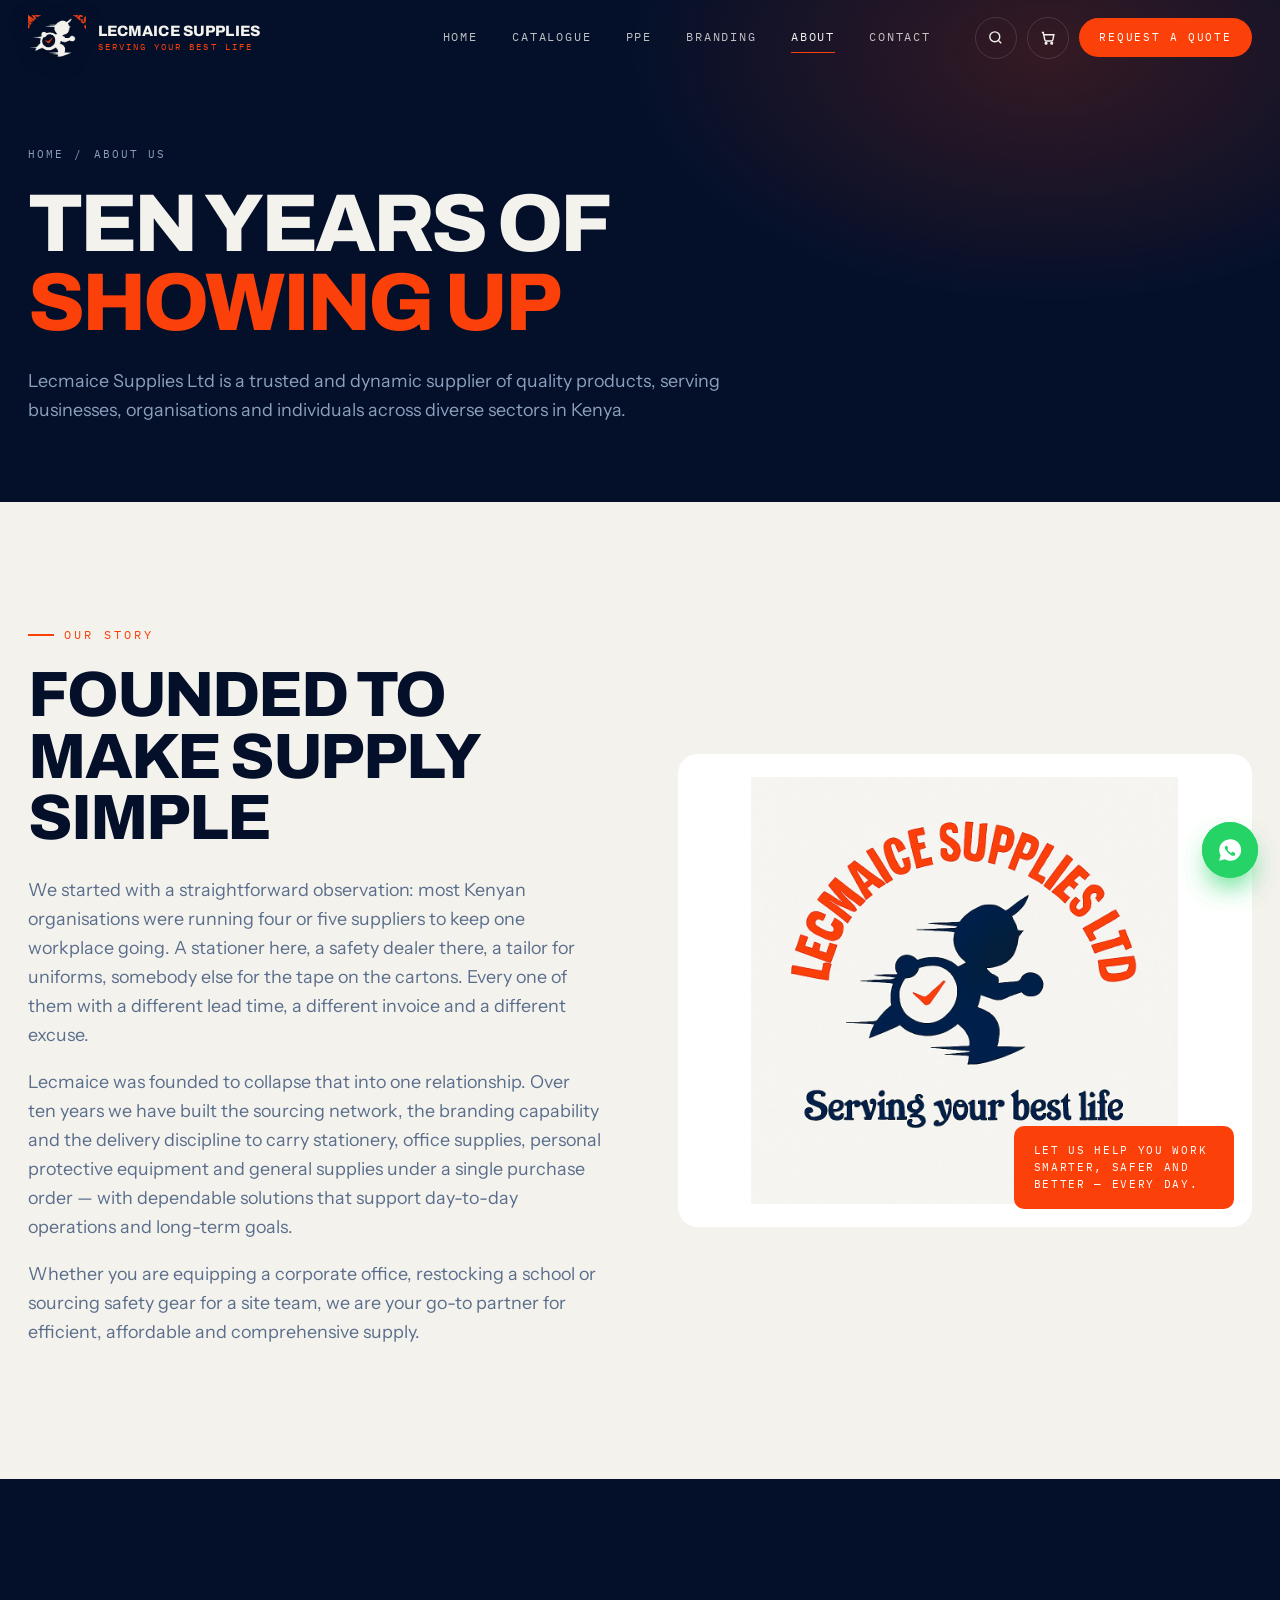
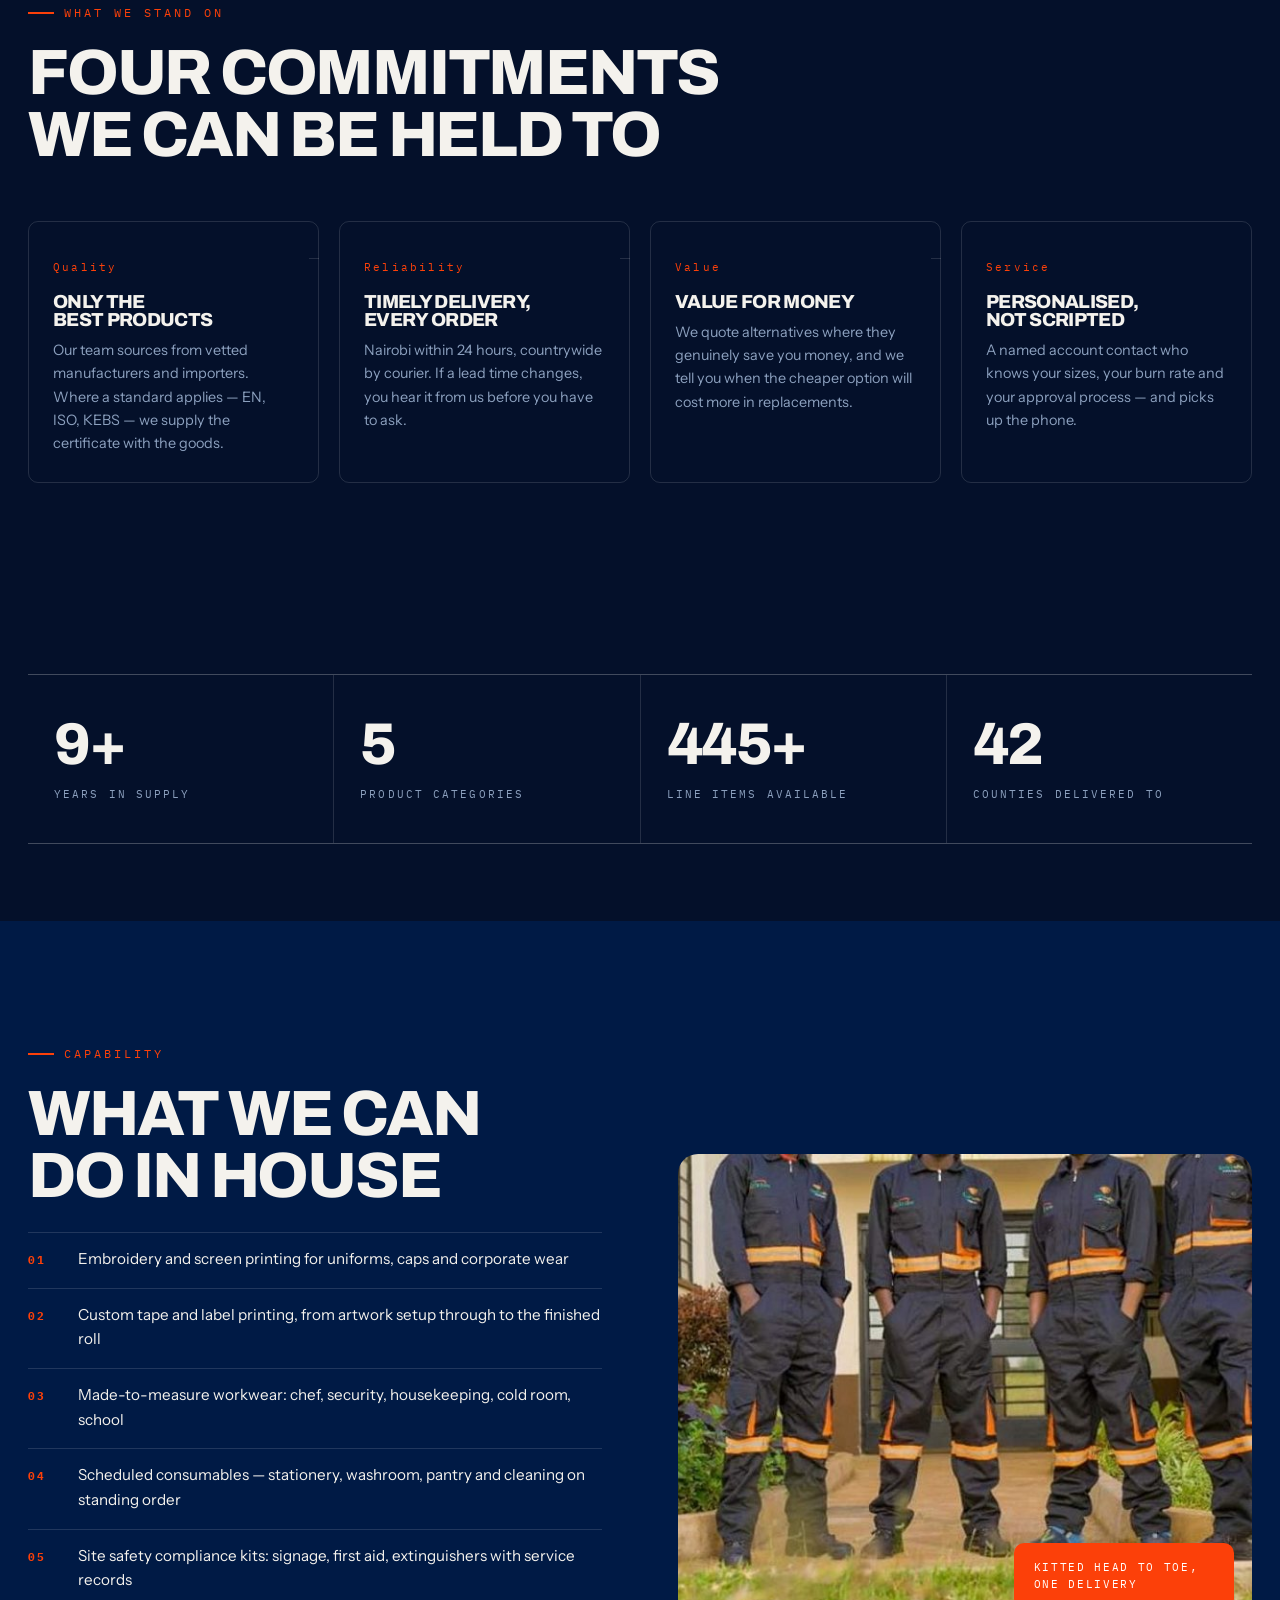
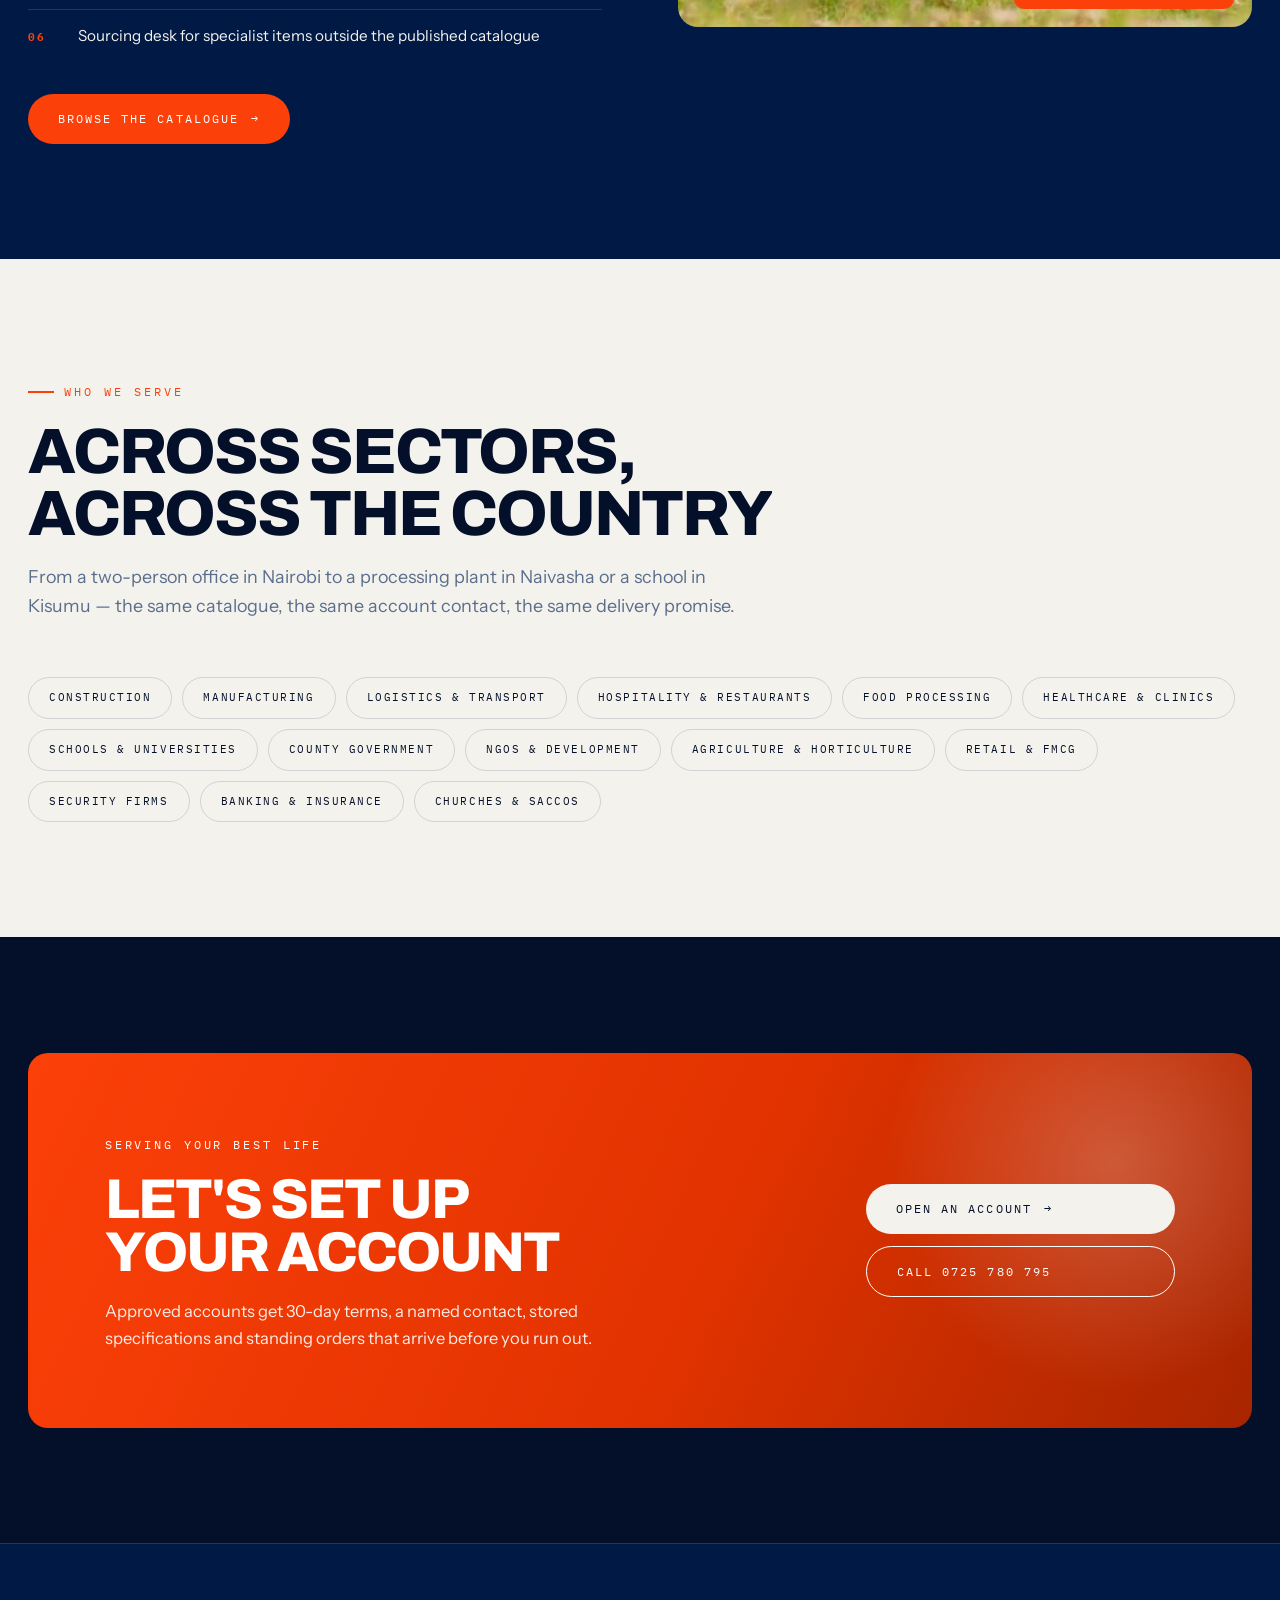
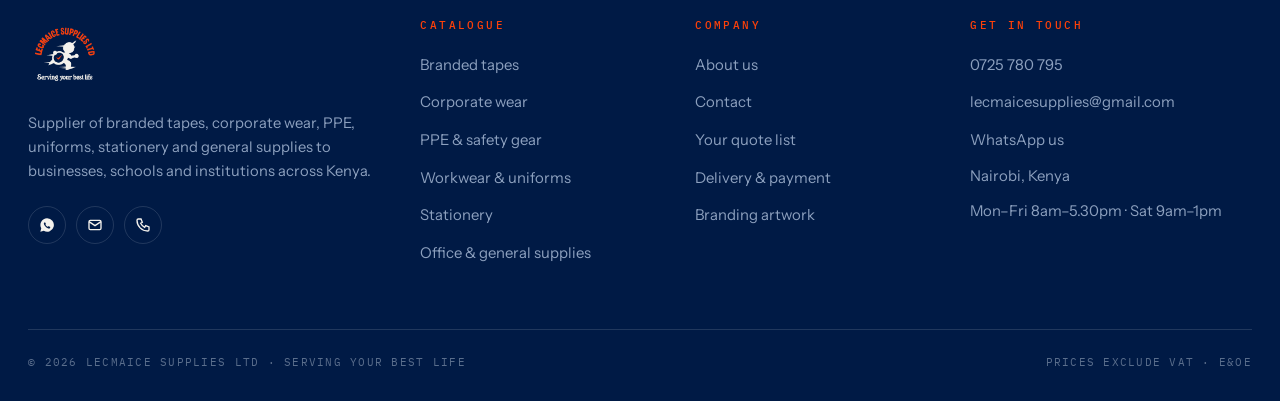
==== about.html @ 4d5e3d69 "Lecmaice Supplies website" ====
<!DOCTYPE html>
<html lang="en">
<head>
<meta charset="utf-8">
<meta name="viewport" content="width=device-width, initial-scale=1">
<title>About Lecmaice Supplies Ltd — 10+ years supplying Kenyan workplaces</title>
<meta name="description" content="Lecmaice Supplies Ltd is a Kenyan supplier of stationery, office supplies, PPE, uniforms, branded tapes and general supplies, with over 10 years of experience.">
<meta name="theme-color" content="#04102A">
<link rel="icon" href="assets/img/favicon.png">
<link rel="apple-touch-icon" href="assets/img/favicon.png">
<meta property="og:title" content="Lecmaice Supplies Ltd — Serving your best life">
<meta property="og:description" content="Branded tapes, corporate wear, PPE, uniforms, stationery and office supplies delivered across Kenya.">
<meta property="og:image" content="assets/img/lecmaice-logo.jpg">
<meta property="og:type" content="website">
<link rel="preconnect" href="https://fonts.googleapis.com">
<link rel="preconnect" href="https://fonts.gstatic.com" crossorigin>
<link href="https://fonts.googleapis.com/css2?family=Archivo:wght@400;600;700;800&family=Instrument+Sans:wght@400;500;600&family=IBM+Plex+Mono:wght@400;500&display=swap" rel="stylesheet">
<link rel="stylesheet" href="assets/css/styles.css">
<link rel="stylesheet" href="assets/css/styles.css">
</head>
<body>
<div class="scroll-progress"></div>

<header class="header">
  <div class="header__inner">
    <a class="brand" href="index.html" aria-label="Lecmaice Supplies Ltd home">
      <img src="assets/img/lecmaice-mark-light.png" alt="Lecmaice Supplies Ltd">
      <span class="brand__txt">
        <span class="brand__name">Lecmaice Supplies</span>
        <span class="brand__tag">Serving your best life</span>
      </span>
    </a>
    <nav class="nav" aria-label="Main">
      <a href="index.html">Home</a>
      <a href="catalogue.html">Catalogue</a>
      <a href="catalogue.html?cat=ppe">PPE</a>
      <a href="catalogue.html?cat=corporate-wear">Branding</a>
      <a href="about.html" aria-current="page">About</a>
      <a href="contact.html">Contact</a>
    </nav>
    <div class="header__tools">
      <a class="icon-btn tool-search" href="catalogue.html" aria-label="Search the catalogue">
        <svg width="17" height="17" viewBox="0 0 24 24" fill="none" stroke="currentColor" stroke-width="2"><circle cx="11" cy="11" r="7"/><path d="m20 20-3.5-3.5"/></svg>
      </a>
      <button class="icon-btn quote-btn" type="button" data-open-quote aria-label="Open quote list">
        <svg width="17" height="17" viewBox="0 0 24 24" fill="none" stroke="currentColor" stroke-width="2"><path d="M4 5h2l2.2 10.4A2 2 0 0 0 10.2 17h7.3a2 2 0 0 0 2-1.6L21 8H7"/><circle cx="10" cy="20" r="1.2"/><circle cx="18" cy="20" r="1.2"/></svg>
        <span class="count">0</span>
      </button>
      <a class="btn btn--sm" href="contact.html">Request a quote</a>
      <button class="icon-btn burger" type="button" aria-label="Open menu" aria-expanded="false">
        <span></span><span></span><span></span>
      </button>
    </div>
  </div>
</header>

<div class="mobile-nav" id="mobileNav">
  <a href="index.html">Home</a>
  <a href="catalogue.html">Catalogue</a>
  <a href="about.html">About us</a>
  <a href="contact.html">Contact</a>
  <a href="quote.html">Quote list</a>
  <div class="mobile-nav__foot">
    <p>0725 780 795<br>lecmaicesupplies@gmail.com</p>
  </div>
</div>


<main>

<section class="page-head">
  <div class="shell">
    <nav class="crumbs" aria-label="Breadcrumb"><a href="index.html">Home</a> <span>/</span> <span>About us</span></nav>
    <h1 data-anim="rise">Ten years of<br><span class="flare">showing up</span></h1>
    <p class="lede" style="margin-top:24px" data-anim="fade" data-delay="140">
      Lecmaice Supplies Ltd is a trusted and dynamic supplier of quality products, serving businesses,
      organisations and individuals across diverse sectors in Kenya.
    </p>
  </div>
</section>

<section class="section section--light">
  <div class="shell split">
    <div data-anim="slide-l">
      <span class="eyebrow">Our story</span>
      <h2 class="h-lg" style="text-transform:uppercase">
        <span class="split-line"><span>Founded to</span></span>
        <span class="split-line"><span>make supply</span></span>
        <span class="split-line"><span>simple</span></span>
      </h2>
      <p class="lede" style="margin-top:26px">
        We started with a straightforward observation: most Kenyan organisations were running four or five
        suppliers to keep one workplace going. A stationer here, a safety dealer there, a tailor for uniforms,
        somebody else for the tape on the cartons. Every one of them with a different lead time, a different
        invoice and a different excuse.
      </p>
      <p class="lede">
        Lecmaice was founded to collapse that into one relationship. Over ten years we have built the sourcing
        network, the branding capability and the delivery discipline to carry stationery, office supplies,
        personal protective equipment and general supplies under a single purchase order — with dependable
        solutions that support day-to-day operations and long-term goals.
      </p>
      <p class="lede">
        Whether you are equipping a corporate office, restocking a school or sourcing safety gear for a site
        team, we are your go-to partner for efficient, affordable and comprehensive supply.
      </p>
    </div>
    <div class="split__media split__media--contain" data-anim="scale">
      <img src="assets/img/lecmaice-logo.jpg" alt="Lecmaice Supplies Ltd logo">
      <div class="split__float">Let us help you work smarter, safer and better — every day.</div>
    </div>
  </div>
</section>

<section class="section">
  <div class="shell">
    <div class="section-head">
      <div data-anim="rise">
        <span class="eyebrow">What we stand on</span>
        <h2 class="h-lg" style="text-transform:uppercase">Four commitments<br>we can be held to</h2>
      </div>
    </div>
    <div class="steps" data-stagger>
      <div class="step" data-anim="flip">
        <span class="step__no">Quality</span><h4>Only the best products</h4>
        <p>Our team sources from vetted manufacturers and importers. Where a standard applies — EN, ISO, KEBS —
          we supply the certificate with the goods.</p>
      </div>
      <div class="step" data-anim="flip">
        <span class="step__no">Reliability</span><h4>Timely delivery, every order</h4>
        <p>Nairobi within 24 hours, countrywide by courier. If a lead time changes, you hear it from us before
          you have to ask.</p>
      </div>
      <div class="step" data-anim="flip">
        <span class="step__no">Value</span><h4>Value for money</h4>
        <p>We quote alternatives where they genuinely save you money, and we tell you when the cheaper option
          will cost more in replacements.</p>
      </div>
      <div class="step" data-anim="flip">
        <span class="step__no">Service</span><h4>Personalised, not scripted</h4>
        <p>A named account contact who knows your sizes, your burn rate and your approval process — and picks
          up the phone.</p>
      </div>
    </div>
  </div>
</section>

<section class="section section--tight">
  <div class="shell">
    <div class="stats" data-anim="rise">
      <div><b data-count="10" data-suffix="+">0</b><span>Years in supply</span></div>
      <div><b data-count="6">0</b><span>Product categories</span></div>
      <div><b data-count="500" data-suffix="+">0</b><span>Line items available</span></div>
      <div><b data-count="47">0</b><span>Counties delivered to</span></div>
    </div>
  </div>
</section>

<section class="section section--navy">
  <div class="shell split split--rev">
    <div class="split__media" data-anim="zoom-in">
      <img src="assets/img/products/ppe-overall-boots.jpg" alt="Site team in branded reflective coveralls and safety boots">
      <div class="split__float">Kitted head to toe, one delivery</div>
    </div>
    <div data-anim="slide-r">
      <span class="eyebrow">Capability</span>
      <h2 class="h-lg" style="text-transform:uppercase">What we can<br>do in house</h2>
      <ul class="feature-list">
        <li><b>01</b><span>Embroidery and screen printing for uniforms, caps and corporate wear</span></li>
        <li><b>02</b><span>Custom tape and label printing, from artwork setup through to the finished roll</span></li>
        <li><b>03</b><span>Made-to-measure workwear: chef, security, housekeeping, cold room, school</span></li>
        <li><b>04</b><span>Scheduled consumables — stationery, washroom, pantry and cleaning on standing order</span></li>
        <li><b>05</b><span>Site safety compliance kits: signage, first aid, extinguishers with service records</span></li>
        <li><b>06</b><span>Sourcing desk for specialist items outside the published catalogue</span></li>
      </ul>
      <a class="btn" href="catalogue.html">Browse the catalogue <span class="arw">→</span></a>
    </div>
  </div>
</section>

<section class="section section--light">
  <div class="shell">
    <div class="section-head">
      <div data-anim="rise">
        <span class="eyebrow">Who we serve</span>
        <h2 class="h-lg" style="text-transform:uppercase">Across sectors,<br>across the country</h2>
        <p class="lede">From a two-person office in Nairobi to a processing plant in Naivasha or a school in
          Kisumu — the same catalogue, the same account contact, the same delivery promise.</p>
      </div>
    </div>
    <div class="sectors" data-anim="fade">
      <span class="sector-chip">Construction</span>
      <span class="sector-chip">Manufacturing</span>
      <span class="sector-chip">Logistics &amp; transport</span>
      <span class="sector-chip">Hospitality &amp; restaurants</span>
      <span class="sector-chip">Food processing</span>
      <span class="sector-chip">Healthcare &amp; clinics</span>
      <span class="sector-chip">Schools &amp; universities</span>
      <span class="sector-chip">County government</span>
      <span class="sector-chip">NGOs &amp; development</span>
      <span class="sector-chip">Agriculture &amp; horticulture</span>
      <span class="sector-chip">Retail &amp; FMCG</span>
      <span class="sector-chip">Security firms</span>
      <span class="sector-chip">Banking &amp; insurance</span>
      <span class="sector-chip">Churches &amp; SACCOs</span>
    </div>
  </div>
</section>

<section class="section">
  <div class="shell">
    <div class="cta-band" data-anim="scale">
      <div>
        <span class="mono" style="letter-spacing:.24em">Serving your best life</span>
        <h2 style="margin-top:16px">Let's set up<br>your account</h2>
        <p>Approved accounts get 30-day terms, a named contact, stored specifications and standing orders that
          arrive before you run out.</p>
      </div>
      <div class="cta-band__actions">
        <a class="btn btn--light" href="contact.html">Open an account <span class="arw">→</span></a>
        <a class="btn btn--ghost" href="tel:+254725780795">Call 0725 780 795</a>
      </div>
    </div>
  </div>
</section>

</main>

<footer class="footer">
  <div class="shell">
    <div class="footer__top">
      <div class="footer__brand">
        <img src="assets/img/lecmaice-logo-light.png" alt="Lecmaice Supplies Ltd">
        <p>Supplier of branded tapes, corporate wear, PPE, uniforms, stationery and general supplies to
          businesses, schools and institutions across Kenya.</p>
        <div class="socials">
          <a href="https://wa.me/254725780795" aria-label="WhatsApp" target="_blank" rel="noopener">
            <svg width="16" height="16" viewBox="0 0 24 24" fill="currentColor"><path d="M12 2a10 10 0 0 0-8.6 15L2 22l5.2-1.4A10 10 0 1 0 12 2Zm5.1 14.1c-.2.6-1.2 1.2-1.7 1.2-.5.1-1 .1-1.6-.1a13 13 0 0 1-5.6-4.9c-.4-.6-.9-1.5-.9-2.4 0-.9.5-1.3.7-1.5.2-.2.4-.3.6-.3h.4c.2 0 .3 0 .5.4l.7 1.7c.1.2 0 .4-.1.5l-.3.4c-.1.1-.3.3-.1.6.2.3.7 1.1 1.4 1.7.9.8 1.6 1 1.9 1.2.2.1.4 0 .5-.1l.6-.7c.2-.2.3-.2.5-.1l1.6.8c.2.1.4.2.4.3.1.2.1.6-.1 1.1Z"/></svg>
          </a>
          <a href="mailto:lecmaicesupplies@gmail.com" aria-label="Email">
            <svg width="16" height="16" viewBox="0 0 24 24" fill="none" stroke="currentColor" stroke-width="2"><rect x="3" y="5" width="18" height="14" rx="2"/><path d="m3 7 9 6 9-6"/></svg>
          </a>
          <a href="tel:+254725780795" aria-label="Phone">
            <svg width="16" height="16" viewBox="0 0 24 24" fill="none" stroke="currentColor" stroke-width="2"><path d="M5 3h4l2 5-2.5 1.5a12 12 0 0 0 6 6L16 13l5 2v4a2 2 0 0 1-2 2A16 16 0 0 1 3 5a2 2 0 0 1 2-2Z"/></svg>
          </a>
        </div>
      </div>
      <div>
        <h5>Catalogue</h5>
        <ul>
          <li><a href="catalogue.html?cat=branded-tapes">Branded tapes</a></li>
          <li><a href="catalogue.html?cat=corporate-wear">Corporate wear</a></li>
          <li><a href="catalogue.html?cat=ppe">PPE &amp; safety gear</a></li>
          <li><a href="catalogue.html?cat=uniforms">Workwear &amp; uniforms</a></li>
          <li><a href="catalogue.html?cat=stationery">Stationery</a></li>
          <li><a href="catalogue.html?cat=office">Office &amp; general supplies</a></li>
        </ul>
      </div>
      <div>
        <h5>Company</h5>
        <ul>
          <li><a href="about.html">About us</a></li>
          <li><a href="contact.html">Contact</a></li>
          <li><a href="quote.html">Your quote list</a></li>
          <li><a href="contact.html#faq">Delivery &amp; payment</a></li>
          <li><a href="contact.html#faq">Branding artwork</a></li>
        </ul>
      </div>
      <div>
        <h5>Get in touch</h5>
        <ul>
          <li><a href="tel:+254725780795">0725 780 795</a></li>
          <li><a href="mailto:lecmaicesupplies@gmail.com">lecmaicesupplies@gmail.com</a></li>
          <li><a href="https://wa.me/254725780795" target="_blank" rel="noopener">WhatsApp us</a></li>
          <li style="color:var(--steel);font-size:.93rem">Nairobi, Kenya</li>
          <li style="color:var(--steel);font-size:.93rem">Mon–Fri 8am–5.30pm · Sat 9am–1pm</li>
        </ul>
      </div>
    </div>
    <div class="footer__bottom">
      <span>© <span data-year></span> Lecmaice Supplies Ltd · Serving your best life</span>
      <span>Prices exclude VAT · E&amp;OE</span>
    </div>
  </div>
</footer>

<!-- ============ QUOTE DRAWER ============ -->
<div class="drawer-scrim" id="drawerScrim"></div>
<aside class="drawer" id="quoteDrawer" aria-hidden="true" aria-label="Quote list">
  <div class="drawer__head">
    <h3>Quote list</h3>
    <button class="icon-btn" type="button" data-close-quote aria-label="Close quote list">
      <svg width="15" height="15" viewBox="0 0 24 24" fill="none" stroke="currentColor" stroke-width="2"><path d="M6 6l12 12M18 6 6 18"/></svg>
    </button>
  </div>
  <div class="drawer__body" id="drawerBody"></div>
  <div class="drawer__foot">
    <div class="row"><span id="drawerLines">0 lines</span><span>Indicative total</span></div>
    <div class="row"><span></span><b id="drawerTotal">KSh 0</b></div>
    <a class="btn btn--block" href="quote.html">Request this quote <span class="arw">→</span></a>
    <p class="drawer__note">Indicative only, excluding VAT. Send the list and we will confirm volume pricing,
      branding costs and lead times the same working day. <button type="button" data-clear-quote style="color:var(--flare);text-decoration:underline">Clear list</button></p>
  </div>
</aside>

<a class="whatsapp-fab" href="https://wa.me/254725780795" target="_blank" rel="noopener" aria-label="Chat with us on WhatsApp">
  <svg width="26" height="26" viewBox="0 0 24 24" fill="currentColor"><path d="M12 2a10 10 0 0 0-8.6 15L2 22l5.2-1.4A10 10 0 1 0 12 2Zm5.1 14.1c-.2.6-1.2 1.2-1.7 1.2-.5.1-1 .1-1.6-.1a13 13 0 0 1-5.6-4.9c-.4-.6-.9-1.5-.9-2.4 0-.9.5-1.3.7-1.5.2-.2.4-.3.6-.3h.4c.2 0 .3 0 .5.4l.7 1.7c.1.2 0 .4-.1.5l-.3.4c-.1.1-.3.3-.1.6.2.3.7 1.1 1.4 1.7.9.8 1.6 1 1.9 1.2.2.1.4 0 .5-.1l.6-.7c.2-.2.3-.2.5-.1l1.6.8c.2.1.4.2.4.3.1.2.1.6-.1 1.1Z"/></svg>
</a>

<a class="whatsapp-fab" href="https://wa.me/254725780795" target="_blank" rel="noopener" aria-label="Chat with us on WhatsApp">
  <svg width="26" height="26" viewBox="0 0 24 24" fill="currentColor"><path d="M12 2a10 10 0 0 0-8.6 15L2 22l5.2-1.4A10 10 0 1 0 12 2Zm5.1 14.1c-.2.6-1.2 1.2-1.7 1.2-.5.1-1 .1-1.6-.1a13 13 0 0 1-5.6-4.9c-.4-.6-.9-1.5-.9-2.4 0-.9.5-1.3.7-1.5.2-.2.4-.3.6-.3h.4c.2 0 .3 0 .5.4l.7 1.7c.1.2 0 .4-.1.5l-.3.4c-.1.1-.3.3-.1.6.2.3.7 1.1 1.4 1.7.9.8 1.6 1 1.9 1.2.2.1.4 0 .5-.1l.6-.7c.2-.2.3-.2.5-.1l1.6.8c.2.1.4.2.4.3.1.2.1.6-.1 1.1Z"/></svg>
</a>

<script src="assets/js/products.js"></script>
<script>window.PRODUCTS = PRODUCTS; window.CATEGORIES = CATEGORIES;</script>
<script src="assets/js/main.js"></script>
</body>
</html>
---- assets/css/styles.css ----
/* ==========================================================================
   Lecmaice Supplies Ltd — Design System
   Brand: #FC4009 (flare / logo orange) + #001A45 (navy from logo)
   Type: Archivo (display) · Instrument Sans (body) · IBM Plex Mono (data)
   ========================================================================== */

/* ---------- 1. Tokens ---------- */
:root {
  --navy-950: #04102A;
  --navy-900: #001A45;
  --navy-800: #062354;
  --navy-700: #0C3070;
  --navy-600: #14418C;

  --flare: #FC4009;
  --flare-600: #E23300;
  --flare-200: #FFB59B;

  --paper: #F4F2ED;
  --paper-2: #EAE7DF;
  --white: #FFFFFF;
  --steel: #8CA0BE;
  --steel-dark: #5A6E8C;

  --ink: var(--navy-950);
  --line-dark: rgba(255, 255, 255, .13);
  --line-light: rgba(0, 26, 69, .14);

  --font-display: "Archivo", "Arial Narrow", Impact, sans-serif;
  --font-body: "Instrument Sans", "Helvetica Neue", Arial, sans-serif;
  --font-mono: "IBM Plex Mono", ui-monospace, "SF Mono", Menlo, monospace;

  --shell: min(1400px, 100% - 2 * var(--gutter));
  --gutter: 28px;

  --r-sm: 4px;
  --r-md: 10px;
  --r-lg: 20px;

  --ease: cubic-bezier(.22, 1, .36, 1);
  --ease-io: cubic-bezier(.65, .05, .36, 1);
  --shadow-lift: 0 26px 60px -28px rgba(4, 16, 42, .55);
  --header-h: 76px;
}

@media (max-width: 720px) {
  :root { --gutter: 18px; --header-h: 64px; }
}

/* ---------- 2. Reset & base ---------- */
*, *::before, *::after { box-sizing: border-box; }
html { -webkit-text-size-adjust: 100%; scroll-behavior: smooth; }
body {
  margin: 0;
  background: var(--navy-950);
  color: var(--paper);
  font-family: var(--font-body);
  font-size: 16.5px;
  line-height: 1.62;
  -webkit-font-smoothing: antialiased;
  overflow-x: hidden;
}
body.no-scroll { overflow: hidden; }
img { max-width: 100%; display: block; }
a { color: inherit; text-decoration: none; }
button, input, select, textarea { font: inherit; color: inherit; }
button { background: none; border: 0; cursor: pointer; }
h1, h2, h3, h4, h5 {
  font-family: var(--font-display);
  font-weight: 800;
  letter-spacing: -.035em;
  line-height: .96;
  margin: 0;
  text-wrap: balance;
}
p { margin: 0 0 1em; }
ul { margin: 0; padding: 0; list-style: none; }
:focus-visible {
  outline: 2px solid var(--flare);
  outline-offset: 3px;
  border-radius: 2px;
}
::selection { background: var(--flare); color: #fff; }

/* Scrollbar */
::-webkit-scrollbar { width: 11px; height: 11px; }
::-webkit-scrollbar-track { background: var(--navy-950); }
::-webkit-scrollbar-thumb { background: var(--navy-700); border-radius: 99px; }
::-webkit-scrollbar-thumb:hover { background: var(--flare); }

/* ---------- 3. Layout primitives ---------- */
.shell { width: var(--shell); margin-inline: auto; }
.shell-wide { width: min(1680px, 100% - 2 * var(--gutter)); margin-inline: auto; }
.section { padding: clamp(72px, 9vw, 140px) 0; position: relative; }
.section--tight { padding: clamp(52px, 6vw, 90px) 0; }
.section--light { background: var(--paper); color: var(--navy-950); }
.section--paper2 { background: var(--paper-2); color: var(--navy-950); }
.section--navy { background: var(--navy-900); }
.grid { display: grid; gap: 24px; }
.center { text-align: center; }

/* ---------- 4. Typography ---------- */
.eyebrow {
  font-family: var(--font-mono);
  font-size: 11.5px;
  letter-spacing: .26em;
  text-transform: uppercase;
  color: var(--flare);
  display: inline-flex;
  align-items: center;
  gap: 10px;
  margin-bottom: 20px;
}
.eyebrow::before {
  content: "";
  width: 26px; height: 2px;
  background: var(--flare);
  transform-origin: left;
}
.eyebrow--muted { color: var(--steel); }
.eyebrow--muted::before { background: currentColor; }

.h-xl { font-size: clamp(2.9rem, 7.4vw, 6.6rem); }
.h-lg { font-size: clamp(2.3rem, 5vw, 4.2rem); }
.h-md { font-size: clamp(1.7rem, 3vw, 2.7rem); }
.h-sm { font-size: clamp(1.25rem, 2vw, 1.6rem); letter-spacing: -.02em; }
.lede {
  font-size: clamp(1.02rem, 1.4vw, 1.2rem);
  color: var(--steel);
  max-width: 62ch;
}
.section--light .lede, .section--paper2 .lede { color: var(--steel-dark); }
.mono { font-family: var(--font-mono); font-size: 12px; letter-spacing: .12em; text-transform: uppercase; }
.flare { color: var(--flare); }
.outline-word {
  -webkit-text-stroke: 1.5px currentColor;
  color: transparent;
}

.section-head { display: flex; justify-content: space-between; align-items: flex-end; gap: 40px; flex-wrap: wrap; margin-bottom: 56px; }
.section-head p { margin: 18px 0 0; }

/* ---------- 5. Buttons ---------- */
.btn {
  --btn-bg: var(--flare);
  --btn-fg: #fff;
  position: relative;
  display: inline-flex;
  align-items: center;
  gap: 12px;
  padding: 15px 30px;
  background: var(--btn-bg);
  color: var(--btn-fg);
  font-family: var(--font-mono);
  font-size: 12px;
  letter-spacing: .17em;
  text-transform: uppercase;
  border-radius: 99px;
  overflow: hidden;
  isolation: isolate;
  transition: transform .45s var(--ease), color .3s ease, box-shadow .45s var(--ease);
}
.btn::after {
  content: "";
  position: absolute; inset: 0;
  background: var(--navy-950);
  transform: translateY(101%);
  transition: transform .5s var(--ease);
  z-index: -1;
}
.btn:hover { transform: translateY(-3px); box-shadow: 0 16px 34px -16px rgba(252, 64, 9, .7); }
.btn:hover::after { transform: translateY(0); }
.btn .arw { transition: transform .45s var(--ease); }
.btn:hover .arw { transform: translateX(5px); }

.btn--ghost { --btn-bg: transparent; --btn-fg: currentColor; border: 1px solid currentColor; }
.btn--ghost::after { background: var(--flare); }
.btn--ghost:hover { color: #fff; border-color: var(--flare); box-shadow: none; }
.btn--light { --btn-bg: var(--paper); --btn-fg: var(--navy-950); }
.btn--light::after { background: var(--flare); }
.btn--light:hover { color: #fff; }
.btn--sm { padding: 11px 20px; font-size: 11px; }
.btn--block { width: 100%; justify-content: center; }

.text-link {
  display: inline-flex; align-items: center; gap: 9px;
  font-family: var(--font-mono); font-size: 11.5px; letter-spacing: .18em; text-transform: uppercase;
  padding-bottom: 4px; border-bottom: 1px solid currentColor;
  transition: gap .35s var(--ease), color .3s;
}
.text-link:hover { gap: 16px; color: var(--flare); }

/* ---------- 6. Speed-line motif (signature) ---------- */
.speedlines { position: absolute; pointer-events: none; opacity: .5; }
.speedlines span {
  display: block; height: 2px; background: var(--flare);
  margin-bottom: 9px; transform-origin: right;
  animation: dash 2.6s var(--ease) infinite;
}
.speedlines span:nth-child(1) { width: 68px; animation-delay: 0s; }
.speedlines span:nth-child(2) { width: 42px; animation-delay: .18s; }
.speedlines span:nth-child(3) { width: 88px; animation-delay: .36s; }
@keyframes dash {
  0%, 100% { transform: scaleX(.35); opacity: .35; }
  45% { transform: scaleX(1); opacity: 1; }
}

/* ---------- 7. Header ---------- */
.header {
  position: fixed; inset: 0 0 auto 0; z-index: 90;
  height: var(--header-h);
  display: flex; align-items: center;
  background: transparent;
  transition: background .45s var(--ease), backdrop-filter .45s, border-color .45s, height .45s var(--ease);
  border-bottom: 1px solid transparent;
}
.header.is-stuck {
  background: rgba(4, 16, 42, .86);
  backdrop-filter: blur(16px) saturate(140%);
  border-bottom-color: var(--line-dark);
}
.header.is-hidden { transform: translateY(-100%); transition: transform .45s var(--ease); }
.header__inner { width: var(--shell); margin-inline: auto; display: flex; align-items: center; gap: 30px; }
.brand { display: flex; align-items: center; gap: 12px; margin-right: auto; }
.brand img { height: 46px; width: auto; filter: drop-shadow(0 4px 10px rgba(0, 0, 0, .35)); }
.brand__txt { display: flex; flex-direction: column; line-height: 1; }
.brand__name { font-family: var(--font-display); font-weight: 800; font-size: 15px; letter-spacing: .01em; text-transform: uppercase; }
.brand__tag { font-family: var(--font-mono); font-size: 8.6px; letter-spacing: .24em; text-transform: uppercase; color: var(--flare); margin-top: 4px; }

.nav { display: flex; align-items: center; gap: 6px; }
.nav a {
  position: relative; padding: 9px 14px;
  font-family: var(--font-mono); font-size: 11.5px; letter-spacing: .16em; text-transform: uppercase;
  color: rgba(244, 242, 237, .78); transition: color .3s;
}
.nav a::after {
  content: ""; position: absolute; left: 14px; right: 14px; bottom: 3px; height: 1px;
  background: var(--flare); transform: scaleX(0); transform-origin: right; transition: transform .4s var(--ease);
}
.nav a:hover, .nav a[aria-current="page"] { color: var(--paper); }
.nav a:hover::after, .nav a[aria-current="page"]::after { transform: scaleX(1); transform-origin: left; }

.header__tools { display: flex; align-items: center; gap: 10px; }
.icon-btn {
  width: 42px; height: 42px; display: grid; place-items: center;
  border: 1px solid var(--line-dark); border-radius: 50%;
  transition: background .3s, border-color .3s, transform .35s var(--ease);
}
.icon-btn:hover { background: var(--flare); border-color: var(--flare); transform: translateY(-2px); }
.quote-btn { position: relative; }
.quote-btn .count {
  position: absolute; top: -5px; right: -5px; min-width: 20px; height: 20px; padding: 0 5px;
  display: grid; place-items: center; background: var(--flare); color: #fff;
  font-family: var(--font-mono); font-size: 10px; border-radius: 99px;
  transform: scale(0); transition: transform .4s var(--ease);
}
.quote-btn .count.on { transform: scale(1); }
.burger { display: none; }
.burger span { display: block; width: 17px; height: 1.6px; background: currentColor; margin: 3px 0; transition: transform .4s var(--ease), opacity .3s; }
.burger.open span:nth-child(1) { transform: translateY(4.6px) rotate(45deg); }
.burger.open span:nth-child(2) { opacity: 0; }
.burger.open span:nth-child(3) { transform: translateY(-4.6px) rotate(-45deg); }

/* Mobile nav */
.mobile-nav {
  position: fixed; inset: 0; z-index: 85;
  background: var(--navy-900);
  padding: calc(var(--header-h) + 30px) var(--gutter) 40px;
  display: flex; flex-direction: column;
  clip-path: inset(0 0 100% 0);
  transition: clip-path .7s var(--ease);
  overflow-y: auto;
}
.mobile-nav.open { clip-path: inset(0 0 0 0); }
.mobile-nav a {
  font-family: var(--font-display); font-weight: 800; font-size: clamp(2rem, 9vw, 3rem);
  text-transform: uppercase; letter-spacing: -.03em;
  padding: 12px 0; border-bottom: 1px solid var(--line-dark);
  opacity: 0; transform: translateY(26px);
  transition: opacity .5s var(--ease), transform .5s var(--ease), color .3s;
}
.mobile-nav.open a { opacity: 1; transform: none; }
.mobile-nav a:hover { color: var(--flare); }
.mobile-nav__foot { margin-top: auto; padding-top: 30px; color: var(--steel); font-family: var(--font-mono); font-size: 12px; }

@media (max-width: 1080px) {
  .nav { display: none; }
  .burger { display: grid; }
}

/* ---------- 8. Hero ---------- */
.hero {
  position: relative; min-height: 100svh;
  padding-top: calc(var(--header-h) + 40px); padding-bottom: 40px;
  display: flex; align-items: center;
  background:
    radial-gradient(900px 620px at 78% 18%, rgba(252, 64, 9, .22), transparent 62%),
    radial-gradient(760px 500px at 8% 88%, rgba(20, 65, 140, .5), transparent 60%),
    var(--navy-950);
  overflow: hidden;
}
.hero__grid-lines {
  position: absolute; inset: 0;
  background-image: linear-gradient(var(--line-dark) 1px, transparent 1px), linear-gradient(90deg, var(--line-dark) 1px, transparent 1px);
  background-size: 100% 90px, 12.5% 100%;
  mask-image: radial-gradient(circle at 50% 45%, #000 25%, transparent 78%);
  opacity: .6;
}
.hero__inner { position: relative; width: var(--shell); margin-inline: auto; display: grid; grid-template-columns: 1.15fr .85fr; gap: 60px; align-items: center; }
.hero__title { font-size: clamp(3.1rem, 8.4vw, 8rem); letter-spacing: -.045em; text-transform: uppercase; }
.hero__title .line { display: block; overflow: hidden; }
.hero__title .line > span { display: block; transform: translateY(105%); animation: heroLine 1.05s var(--ease) forwards; }
.hero__title .line:nth-child(1) > span { animation-delay: .18s; }
.hero__title .line:nth-child(2) > span { animation-delay: .3s; }
.hero__title .line:nth-child(3) > span { animation-delay: .42s; }
@keyframes heroLine { to { transform: translateY(0); } }
.hero__sub { max-width: 48ch; margin-top: 26px; color: var(--steel); font-size: 1.06rem; opacity: 0; animation: fadeUp .9s var(--ease) .62s forwards; }
.hero__cta { display: flex; gap: 14px; flex-wrap: wrap; margin-top: 34px; opacity: 0; animation: fadeUp .9s var(--ease) .74s forwards; }
@keyframes fadeUp { from { opacity: 0; transform: translateY(24px); } to { opacity: 1; transform: none; } }

.hero__stats { display: flex; gap: 38px; flex-wrap: wrap; margin-top: 54px; padding-top: 26px; border-top: 1px solid var(--line-dark); opacity: 0; animation: fadeUp .9s var(--ease) .88s forwards; }
.hero__stats b { display: block; font-family: var(--font-display); font-size: 2.1rem; letter-spacing: -.03em; }
.hero__stats span { font-family: var(--font-mono); font-size: 10.5px; letter-spacing: .18em; text-transform: uppercase; color: var(--steel); }

.hero__visual { position: relative; display: grid; place-items: center; }
.hero__disc {
  position: relative; width: min(460px, 82%); aspect-ratio: 1;
  border-radius: 50%;
  background: radial-gradient(circle at 50% 42%, rgba(255, 255, 255, .1), rgba(4, 16, 42, .05) 62%);
  border: 1px solid var(--line-dark);
  display: grid; place-items: center;
  animation: floaty 7s ease-in-out infinite;
}
@keyframes floaty { 0%, 100% { transform: translateY(-9px); } 50% { transform: translateY(9px); } }
.hero__disc img { width: 82%; filter: drop-shadow(0 30px 55px rgba(0, 0, 0, .55)); }
.hero__ring {
  position: absolute; inset: -7%; border-radius: 50%;
  border: 1px dashed rgba(252, 64, 9, .45);
  animation: spin 34s linear infinite;
}
.hero__ring::before {
  content: ""; position: absolute; top: -6px; left: 50%; width: 11px; height: 11px;
  background: var(--flare); border-radius: 50%; box-shadow: 0 0 22px var(--flare);
}
@keyframes spin { to { transform: rotate(360deg); } }
.hero__badge {
  position: absolute; bottom: 6%; left: -4%;
  background: var(--paper); color: var(--navy-950);
  padding: 14px 20px; border-radius: var(--r-md);
  font-family: var(--font-mono); font-size: 11px; letter-spacing: .14em; text-transform: uppercase;
  box-shadow: var(--shadow-lift);
  animation: fadeUp .9s var(--ease) 1s backwards;
}
.hero__badge b { display: block; font-size: 17px; letter-spacing: 0; color: var(--flare-600); }
.hero__scroll {
  position: absolute; bottom: 26px; left: 50%; transform: translateX(-50%);
  font-family: var(--font-mono); font-size: 10px; letter-spacing: .3em; text-transform: uppercase; color: var(--steel);
  display: flex; flex-direction: column; align-items: center; gap: 10px;
}
.hero__scroll i { width: 1px; height: 44px; background: linear-gradient(var(--flare), transparent); animation: drop 2s ease-in-out infinite; }
@keyframes drop { 0%, 100% { transform: scaleY(.4); transform-origin: top; } 50% { transform: scaleY(1); transform-origin: top; } }

@media (max-width: 1000px) {
  .hero__inner { grid-template-columns: 1fr; gap: 44px; }
  .hero__visual { order: -1; }
  .hero__disc { width: min(320px, 70%); }
  .hero__badge { left: 0; }
}

/* ---------- 9. Ticker ---------- */
.ticker { background: var(--flare); color: #fff; padding: 15px 0; overflow: hidden; border-block: 1px solid rgba(0, 0, 0, .12); }
.ticker__track { display: flex; gap: 46px; width: max-content; animation: slide 34s linear infinite; }
.ticker:hover .ticker__track { animation-play-state: paused; }
.ticker span { font-family: var(--font-mono); font-size: 12px; letter-spacing: .2em; text-transform: uppercase; display: flex; align-items: center; gap: 46px; white-space: nowrap; }
.ticker span::after { content: "◆"; font-size: 8px; opacity: .75; }
@keyframes slide { to { transform: translateX(-50%); } }

/* ---------- 10. Reveal / animation system ---------- */
[data-anim] { will-change: transform, opacity; }
@media (prefers-reduced-motion: no-preference) {
  [data-anim="rise"] { opacity: 0; transform: translateY(52px); transition: opacity .9s var(--ease), transform .9s var(--ease); }
  [data-anim="fade"] { opacity: 0; transition: opacity 1.1s var(--ease); }
  [data-anim="mask"] { opacity: 0; clip-path: inset(0 0 94% 0); transition: opacity .55s var(--ease), clip-path 1.05s var(--ease); }
  [data-anim="wipe"] { opacity: 0; clip-path: inset(0 94% 0 0); transition: opacity .55s var(--ease), clip-path 1.1s var(--ease); }
  [data-anim="scale"] { opacity: 0; transform: scale(.9) translateY(30px); transition: opacity .9s var(--ease), transform 1s var(--ease); }
  [data-anim="blur"] { opacity: 0; filter: blur(14px); transform: translateY(24px); transition: opacity 1s var(--ease), filter 1s var(--ease), transform 1s var(--ease); }
  [data-anim="flip"] { opacity: 0; transform: perspective(1100px) rotateX(28deg) translateY(48px); transform-origin: top; transition: opacity .85s var(--ease), transform 1.05s var(--ease); }
  [data-anim="slide-l"] { opacity: 0; transform: translateX(-64px); transition: opacity .9s var(--ease), transform 1s var(--ease); }
  [data-anim="slide-r"] { opacity: 0; transform: translateX(64px); transition: opacity .9s var(--ease), transform 1s var(--ease); }
  [data-anim="zoom-in"] { opacity: 0; transform: scale(1.14); transition: opacity 1s var(--ease), transform 1.3s var(--ease); }
  [data-anim="skew"] { opacity: 0; transform: translateY(60px) skewY(4deg); transition: opacity .9s var(--ease), transform 1s var(--ease); }
  [data-anim].in { opacity: 1; transform: none; filter: none; clip-path: inset(0 0 0 0); }
}
[data-stagger] > * { transition-delay: calc(var(--i, 0) * 90ms); }

.split-line { display: block; overflow: hidden; }
.split-line > span { display: block; transform: translateY(105%); transition: transform .95s var(--ease); transition-delay: calc(var(--i, 0) * 95ms); }
.in .split-line > span, .split-line.in > span { transform: translateY(0); }

@media (prefers-reduced-motion: reduce) {
  *, *::before, *::after { animation-duration: .001ms !important; animation-iteration-count: 1 !important; transition-duration: .001ms !important; scroll-behavior: auto !important; }
  [data-anim] { opacity: 1 !important; transform: none !important; clip-path: none !important; filter: none !important; }
}

/* ---------- 11. Category cards ---------- */
.cat-grid { display: grid; grid-template-columns: repeat(3, 1fr); gap: 18px; }
.cat-card {
  position: relative; display: block; min-height: 340px; padding: 28px;
  background: var(--navy-900); border: 1px solid var(--line-dark); border-radius: var(--r-lg);
  overflow: hidden; isolation: isolate;
  display: flex; flex-direction: column; justify-content: flex-end;
  transition: transform .7s var(--ease), border-color .5s;
}
.cat-card:nth-child(1), .cat-card:nth-child(4), .cat-card:nth-child(5) { grid-column: span 2; }
.cat-card__img {
  position: absolute; inset: 0; z-index: -2;
  background-size: cover; background-position: center;
  opacity: .5; transform: scale(1.04);
  transition: transform 1.2s var(--ease), opacity .6s;
  filter: saturate(.85);
}
.cat-card::after {
  content: ""; position: absolute; inset: 0; z-index: -1;
  background: linear-gradient(200deg, rgba(0, 26, 69, .1) 8%, rgba(4, 16, 42, .93) 74%);
  transition: background .6s;
}
.cat-card:hover { transform: translateY(-6px); border-color: rgba(252, 64, 9, .55); }
.cat-card:hover .cat-card__img { transform: scale(1.13); opacity: .68; }
.cat-card__no { position: absolute; top: 24px; left: 28px; font-family: var(--font-mono); font-size: 11px; letter-spacing: .2em; color: var(--flare); }
.cat-card__count { position: absolute; top: 24px; right: 28px; font-family: var(--font-mono); font-size: 11px; color: var(--steel); }
.cat-card h3 { font-size: clamp(1.4rem, 2.4vw, 2.1rem); text-transform: uppercase; }
.cat-card p { margin: 12px 0 18px; color: var(--steel); font-size: .94rem; max-width: 46ch; }
.cat-card .go {
  display: inline-flex; align-items: center; gap: 10px;
  font-family: var(--font-mono); font-size: 11px; letter-spacing: .18em; text-transform: uppercase; color: var(--flare);
}
.cat-card .go i { width: 30px; height: 30px; border: 1px solid currentColor; border-radius: 50%; display: grid; place-items: center; transition: background .35s, color .35s, transform .5s var(--ease); }
.cat-card:hover .go i { background: var(--flare); color: #fff; transform: rotate(-45deg); }

@media (max-width: 900px) {
  .cat-grid { grid-template-columns: 1fr; }
  .cat-card:nth-child(n) { grid-column: auto; }
}

/* ---------- 12. Product cards ---------- */
.product-grid { display: grid; grid-template-columns: repeat(auto-fill, minmax(288px, 1fr)); gap: 22px; }
.p-card {
  position: relative; background: var(--white); color: var(--navy-950);
  border-radius: var(--r-lg); overflow: hidden; display: flex; flex-direction: column;
  border: 1px solid rgba(0, 26, 69, .08);
  transition: transform .6s var(--ease), box-shadow .6s var(--ease);
}
.p-card:hover { transform: translateY(-8px); box-shadow: var(--shadow-lift); }
.p-card__media { position: relative; aspect-ratio: 4 / 3.4; background: #fff; overflow: hidden; }
.p-card__media img { width: 100%; height: 100%; object-fit: contain; padding: 12%; transition: transform .9s var(--ease); }
.p-card:hover .p-card__media img { transform: scale(1.09) rotate(-1.2deg); }
.p-card__ph {
  position: absolute; inset: 0;
  display: flex; flex-direction: column; align-items: center; justify-content: center; gap: 16px;
  background: linear-gradient(150deg, var(--paper) 0%, var(--paper-2) 100%);
}
.p-card__ph span { font-family: var(--font-mono); font-size: 10px; letter-spacing: .24em; text-transform: uppercase; color: var(--steel-dark); }
.p-card__ph img { width: 34%; opacity: .14; padding: 0; }
.p-card__tag {
  position: absolute; top: 14px; left: 14px; z-index: 2;
  background: var(--navy-900); color: #fff; padding: 6px 12px; border-radius: 99px;
  font-family: var(--font-mono); font-size: 9.5px; letter-spacing: .16em; text-transform: uppercase;
}
.p-card__tag--hot { background: var(--flare); }
.p-card__body { padding: 20px 20px 22px; display: flex; flex-direction: column; flex: 1; border-top: 1px solid rgba(0, 26, 69, .07); }
.p-card__sku { font-family: var(--font-mono); font-size: 10px; letter-spacing: .16em; color: var(--steel-dark); }
.p-card__name { font-family: var(--font-display); font-weight: 700; font-size: 1.05rem; letter-spacing: -.02em; margin: 8px 0 6px; line-height: 1.16; }
.p-card__desc { font-size: .85rem; color: var(--steel-dark); margin: 0 0 14px; line-height: 1.5; }
.p-card__foot { margin-top: auto; display: flex; align-items: center; justify-content: space-between; gap: 12px; }
.p-card__price { font-family: var(--font-display); font-weight: 800; font-size: 1.15rem; letter-spacing: -.02em; }
.p-card__price small { font-family: var(--font-mono); font-size: 9.5px; font-weight: 400; letter-spacing: .12em; color: var(--steel-dark); display: block; text-transform: uppercase; }
.p-card__add {
  width: 42px; height: 42px; border-radius: 50%; background: var(--navy-900); color: #fff;
  display: grid; place-items: center; flex: none;
  transition: background .35s, transform .45s var(--ease);
}
.p-card__add:hover { background: var(--flare); transform: rotate(90deg); }
.p-card__add.added { background: #1E9E5A; }
.p-card__quick {
  position: absolute; inset: auto 0 0 0; padding: 12px; text-align: center;
  background: rgba(4, 16, 42, .9); color: #fff;
  font-family: var(--font-mono); font-size: 10.5px; letter-spacing: .2em; text-transform: uppercase;
  transform: translateY(100%); transition: transform .5s var(--ease);
}
.p-card__media:hover .p-card__quick, .p-card:focus-within .p-card__quick { transform: translateY(0); }

/* Dark variant for navy sections */
.section--navy .p-card, .hero-adj .p-card { background: rgba(255, 255, 255, .04); color: var(--paper); border-color: var(--line-dark); }
.section--navy .p-card__media { background: rgba(255, 255, 255, .93); }
.section--navy .p-card__desc, .section--navy .p-card__sku, .section--navy .p-card__price small { color: var(--steel); }
.section--navy .p-card__body { border-top-color: var(--line-dark); }

/* ---------- 13. Split feature ---------- */
.split { display: grid; grid-template-columns: 1fr 1fr; gap: clamp(34px, 6vw, 90px); align-items: center; }
.split--rev .split__media { order: 2; }
.split__media { position: relative; border-radius: var(--r-lg); overflow: hidden; }
.split__media img { width: 100%; aspect-ratio: 4 / 3.3; object-fit: cover; transition: transform 1.4s var(--ease); }
.split__media:hover img { transform: scale(1.06); }
.split__media--contain img { object-fit: contain; background: #fff; padding: 4%; }
.split__float {
  position: absolute; right: 18px; bottom: 18px;
  background: var(--flare); color: #fff; padding: 16px 20px; border-radius: var(--r-md);
  font-family: var(--font-mono); font-size: 10.5px; letter-spacing: .16em; text-transform: uppercase; max-width: 220px;
}
.feature-list { margin: 26px 0 32px; display: grid; gap: 2px; }
.feature-list li {
  display: flex; gap: 16px; align-items: baseline; padding: 14px 0;
  border-top: 1px solid var(--line-light);
  transition: padding-left .45s var(--ease), color .35s;
}
.section--navy .feature-list li, .split--dark .feature-list li { border-top-color: var(--line-dark); }
.feature-list li:hover { padding-left: 10px; }
.feature-list b { font-family: var(--font-mono); font-size: 10.5px; letter-spacing: .18em; color: var(--flare); flex: none; width: 34px; }
.feature-list span { font-size: .95rem; }
@media (max-width: 900px) {
  .split { grid-template-columns: 1fr; }
  .split--rev .split__media { order: 0; }
}

/* ---------- 14. Marquee gallery (tapes) ---------- */
.marquee { overflow: hidden; padding: 10px 0; -webkit-mask-image: linear-gradient(90deg, transparent, #000 6%, #000 94%, transparent); mask-image: linear-gradient(90deg, transparent, #000 6%, #000 94%, transparent); }
.marquee__track { display: flex; gap: 20px; width: max-content; animation: slide 42s linear infinite; }
.marquee--rev .marquee__track { animation-direction: reverse; animation-duration: 52s; }
.marquee:hover .marquee__track { animation-play-state: paused; }
.marquee figure { margin: 0; width: 340px; flex: none; border-radius: var(--r-md); overflow: hidden; background: #fff; }
.marquee img { width: 100%; height: 220px; object-fit: cover; transition: transform .8s var(--ease); }
.marquee figure:hover img { transform: scale(1.08); }

/* ---------- 15. Stats ---------- */
.stats { display: grid; grid-template-columns: repeat(4, 1fr); gap: 1px; background: var(--line-dark); border-block: 1px solid var(--line-dark); }
.stats > div { background: var(--navy-950); padding: 40px 26px; }
.section--light .stats { background: var(--line-light); border-block-color: var(--line-light); }
.section--light .stats > div { background: var(--paper); }
.stats b { display: block; font-family: var(--font-display); font-weight: 800; font-size: clamp(2.4rem, 4.6vw, 3.9rem); letter-spacing: -.04em; line-height: 1; }
.stats span { font-family: var(--font-mono); font-size: 10.5px; letter-spacing: .2em; text-transform: uppercase; color: var(--steel); display: block; margin-top: 12px; }
.section--light .stats span { color: var(--steel-dark); }
@media (max-width: 760px) { .stats { grid-template-columns: 1fr 1fr; } }

/* ---------- 16. Process steps ---------- */
.steps { display: grid; grid-template-columns: repeat(4, 1fr); gap: 20px; counter-reset: s; }
.step {
  position: relative; padding: 30px 24px 26px; border: 1px solid var(--line-dark); border-radius: var(--r-md);
  transition: background .5s, transform .6s var(--ease), border-color .5s;
}
.section--light .step { border-color: var(--line-light); }
.step:hover { transform: translateY(-6px); border-color: var(--flare); background: rgba(252, 64, 9, .05); }
.step__no { font-family: var(--font-mono); font-size: 11px; letter-spacing: .2em; color: var(--flare); }
.step h4 { font-size: 1.18rem; margin: 14px 0 10px; text-transform: uppercase; }
.step p { font-size: .9rem; color: var(--steel); margin: 0; }
.section--light .step p { color: var(--steel-dark); }
.step::after {
  content: ""; position: absolute; top: 36px; right: -11px; width: 20px; height: 1px; background: var(--line-dark);
}
.step:last-child::after { display: none; }
@media (max-width: 900px) { .steps { grid-template-columns: 1fr 1fr; } .step::after { display: none; } }
@media (max-width: 540px) { .steps { grid-template-columns: 1fr; } }

/* ---------- 17. Testimonials ---------- */
.quote-grid { display: grid; grid-template-columns: repeat(3, 1fr); gap: 20px; }
.quote-card {
  padding: 34px 30px; border-radius: var(--r-lg); background: rgba(255, 255, 255, .04);
  border: 1px solid var(--line-dark); display: flex; flex-direction: column; gap: 20px;
  transition: transform .6s var(--ease), background .5s;
}
.section--light .quote-card { background: #fff; border-color: rgba(0, 26, 69, .08); }
.quote-card:hover { transform: translateY(-7px); }
.quote-card p { font-size: 1rem; margin: 0; }
.quote-card__mark { font-family: var(--font-display); font-size: 3rem; line-height: .6; color: var(--flare); }
.quote-card__who { margin-top: auto; padding-top: 18px; border-top: 1px solid var(--line-dark); }
.section--light .quote-card__who { border-top-color: var(--line-light); }
.quote-card__who b { display: block; font-family: var(--font-display); font-size: .98rem; }
.quote-card__who span { font-family: var(--font-mono); font-size: 10.5px; letter-spacing: .14em; text-transform: uppercase; color: var(--steel-dark); }
@media (max-width: 900px) { .quote-grid { grid-template-columns: 1fr; } }

/* ---------- 18. Logo strip / clients ---------- */
.sectors { display: flex; flex-wrap: wrap; gap: 10px; }
.sector-chip {
  padding: 11px 20px; border: 1px solid var(--line-dark); border-radius: 99px;
  font-family: var(--font-mono); font-size: 11px; letter-spacing: .14em; text-transform: uppercase;
  transition: background .4s, color .4s, border-color .4s, transform .5s var(--ease);
}
.section--light .sector-chip { border-color: var(--line-light); }
.sector-chip:hover { background: var(--flare); border-color: var(--flare); color: #fff; transform: translateY(-3px); }

/* ---------- 19. CTA band ---------- */
.cta-band {
  position: relative; overflow: hidden; border-radius: var(--r-lg);
  background: linear-gradient(115deg, var(--flare) 0%, var(--flare-600) 55%, #A82500 100%);
  color: #fff; padding: clamp(44px, 6vw, 78px);
  display: grid; grid-template-columns: 1.4fr .6fr; gap: 40px; align-items: center;
}
.cta-band h2 { font-size: clamp(2rem, 4.4vw, 3.5rem); text-transform: uppercase; }
.cta-band p { margin: 18px 0 0; max-width: 52ch; color: rgba(255, 255, 255, .9); }
.cta-band__actions { display: flex; flex-direction: column; gap: 12px; }
.cta-band::before {
  content: ""; position: absolute; inset: -40% -10% auto auto; width: 520px; height: 520px;
  background: radial-gradient(circle, rgba(255, 255, 255, .22), transparent 62%);
}
@media (max-width: 860px) { .cta-band { grid-template-columns: 1fr; } }

/* ---------- 20. Footer ---------- */
.footer { background: var(--navy-900); border-top: 1px solid var(--line-dark); padding: 76px 0 30px; }
.footer__top { display: grid; grid-template-columns: 1.5fr 1fr 1fr 1.2fr; gap: 40px; padding-bottom: 52px; border-bottom: 1px solid var(--line-dark); }
.footer h5 { font-family: var(--font-mono); font-weight: 500; font-size: 11px; letter-spacing: .22em; text-transform: uppercase; color: var(--flare); margin-bottom: 20px; }
.footer li { margin-bottom: 11px; }
.footer li a { color: var(--steel); font-size: .93rem; transition: color .3s, padding-left .4s var(--ease); display: inline-block; }
.footer li a:hover { color: var(--paper); padding-left: 6px; }
.footer__brand img { height: 74px; margin-bottom: 18px; }
.footer__brand p { color: var(--steel); font-size: .92rem; max-width: 38ch; }
.footer__bottom { display: flex; justify-content: space-between; gap: 20px; flex-wrap: wrap; padding-top: 24px; font-family: var(--font-mono); font-size: 10.5px; letter-spacing: .12em; text-transform: uppercase; color: var(--steel-dark); }
.socials { display: flex; gap: 10px; margin-top: 22px; }
.socials a { width: 38px; height: 38px; border: 1px solid var(--line-dark); border-radius: 50%; display: grid; place-items: center; transition: background .35s, transform .45s var(--ease), border-color .35s; }
.socials a:hover { background: var(--flare); border-color: var(--flare); transform: translateY(-3px); }
@media (max-width: 900px) { .footer__top { grid-template-columns: 1fr 1fr; } }
@media (max-width: 560px) { .footer__top { grid-template-columns: 1fr; } }

/* ---------- 21. Quote drawer ---------- */
.drawer-scrim { position: fixed; inset: 0; z-index: 95; background: rgba(4, 16, 42, .72); backdrop-filter: blur(4px); opacity: 0; pointer-events: none; transition: opacity .5s; }
.drawer-scrim.open { opacity: 1; pointer-events: auto; }
.drawer {
  position: fixed; top: 0; right: 0; bottom: 0; z-index: 96; width: min(430px, 100%);
  background: var(--navy-900); border-left: 1px solid var(--line-dark);
  transform: translateX(102%); transition: transform .65s var(--ease);
  display: flex; flex-direction: column;
}
.drawer.open { transform: none; }
.drawer__head { padding: 24px; display: flex; align-items: center; justify-content: space-between; border-bottom: 1px solid var(--line-dark); }
.drawer__head h3 { font-size: 1.3rem; text-transform: uppercase; }
.drawer__body { flex: 1; overflow-y: auto; padding: 8px 24px 24px; }
.drawer__empty { padding: 60px 0; text-align: center; color: var(--steel); }
.drawer__empty img { width: 96px; margin: 0 auto 18px; opacity: .35; }
.q-item { display: grid; grid-template-columns: 64px 1fr auto; gap: 14px; padding: 18px 0; border-bottom: 1px solid var(--line-dark); align-items: center; }
.q-item img { width: 64px; height: 64px; object-fit: contain; background: #fff; border-radius: var(--r-sm); padding: 6px; }
.q-item__ph { width: 64px; height: 64px; border-radius: var(--r-sm); background: var(--navy-800); display: grid; place-items: center; font-family: var(--font-mono); font-size: 9px; color: var(--steel); }
.q-item b { font-family: var(--font-display); font-size: .95rem; display: block; line-height: 1.2; }
.q-item small { display: block; margin-top: 4px; font-family: var(--font-mono); font-size: 10px; color: var(--steel); letter-spacing: .08em; line-height: 1.5; }
.qty { display: inline-flex; align-items: center; gap: 8px; margin-top: 8px; border: 1px solid var(--line-dark); border-radius: 99px; padding: 3px 8px; }
.qty button { width: 20px; height: 20px; display: grid; place-items: center; color: var(--steel); transition: color .3s; }
.qty button:hover { color: var(--flare); }
.qty input { width: 34px; text-align: center; background: none; border: 0; font-family: var(--font-mono); font-size: 12px; }
.q-item__rm { color: var(--steel-dark); font-size: 18px; transition: color .3s, transform .4s var(--ease); }
.q-item__rm:hover { color: var(--flare); transform: rotate(90deg); }
.drawer__foot { padding: 22px 24px 28px; border-top: 1px solid var(--line-dark); background: var(--navy-950); }
.drawer__foot .row { display: flex; justify-content: space-between; margin-bottom: 14px; font-family: var(--font-mono); font-size: 11px; letter-spacing: .12em; text-transform: uppercase; color: var(--steel); }
.drawer__foot .row b { color: var(--paper); font-size: 15px; letter-spacing: 0; }
.drawer__note { font-size: 11.5px; color: var(--steel-dark); margin-top: 12px; line-height: 1.5; }

/* ---------- 22. Catalogue page ---------- */
.page-head {
  padding: calc(var(--header-h) + 70px) 0 60px;
  background:
    radial-gradient(700px 420px at 82% 10%, rgba(252, 64, 9, .2), transparent 60%),
    var(--navy-950);
  position: relative; overflow: hidden;
}
.page-head h1 { font-size: clamp(2.6rem, 6.4vw, 5.4rem); text-transform: uppercase; }
.crumbs { font-family: var(--font-mono); font-size: 10.5px; letter-spacing: .2em; text-transform: uppercase; color: var(--steel); margin-bottom: 22px; display: flex; gap: 10px; }
.crumbs a:hover { color: var(--flare); }

.shop-layout { display: grid; grid-template-columns: 264px 1fr; gap: 40px; align-items: start; }
.filter-rail { position: sticky; top: calc(var(--header-h) + 20px); }
.filter-group { padding: 22px 0; border-bottom: 1px solid var(--line-dark); }
.filter-group h4 { font-family: var(--font-mono); font-weight: 500; font-size: 10.5px; letter-spacing: .2em; text-transform: uppercase; color: var(--flare); margin-bottom: 16px; }
.filter-opt { display: flex; align-items: center; gap: 11px; padding: 7px 0; cursor: pointer; color: var(--steel); font-size: .92rem; transition: color .3s, padding-left .35s var(--ease); }
.filter-opt:hover { color: var(--paper); padding-left: 4px; }
.filter-opt input { accent-color: var(--flare); width: 15px; height: 15px; }
.filter-opt .n { margin-left: auto; font-family: var(--font-mono); font-size: 10px; color: var(--steel-dark); }
.filter-opt input:checked + span { color: var(--paper); }
#filterSubs { max-height: 300px; overflow-y: auto; padding-right: 6px; }
#filterSubs::-webkit-scrollbar { width: 5px; }

.shop-toolbar { display: flex; gap: 14px; align-items: center; flex-wrap: wrap; margin-bottom: 26px; }
.search-box { position: relative; flex: 1; min-width: 220px; }
.search-box input {
  width: 100%; padding: 14px 18px 14px 44px; background: rgba(255, 255, 255, .05);
  border: 1px solid var(--line-dark); border-radius: 99px; color: var(--paper);
  font-size: .93rem; transition: border-color .35s, background .35s;
}
.search-box input::placeholder { color: var(--steel-dark); }
.search-box input:focus { border-color: var(--flare); background: rgba(255, 255, 255, .08); outline: none; }
.search-box svg { position: absolute; left: 17px; top: 50%; transform: translateY(-50%); color: var(--steel); }
select.sort {
  padding: 13px 18px; background: rgba(255, 255, 255, .05); border: 1px solid var(--line-dark);
  border-radius: 99px; font-family: var(--font-mono); font-size: 11px; letter-spacing: .12em; text-transform: uppercase;
  cursor: pointer;
}
select.sort option { background: var(--navy-900); }
.result-count { font-family: var(--font-mono); font-size: 11px; letter-spacing: .16em; text-transform: uppercase; color: var(--steel); }
.filter-toggle { display: none; }
@media (max-width: 980px) {
  .shop-layout { grid-template-columns: 1fr; }
  .filter-rail { position: static; display: none; }
  .filter-rail.open { display: block; }
  .filter-toggle { display: inline-flex; }
}

/* Quick view modal */
.modal-scrim { position: fixed; inset: 0; z-index: 97; background: rgba(4, 16, 42, .8); backdrop-filter: blur(6px); display: grid; place-items: center; padding: var(--gutter); opacity: 0; pointer-events: none; transition: opacity .45s; }
.modal-scrim.open { opacity: 1; pointer-events: auto; }
.modal {
  width: min(940px, 100%); max-height: 88svh; overflow-y: auto;
  background: var(--navy-900); border: 1px solid var(--line-dark); border-radius: var(--r-lg);
  display: grid; grid-template-columns: 1fr 1fr;
  transform: translateY(30px) scale(.97); transition: transform .55s var(--ease);
}
.modal-scrim.open .modal { transform: none; }
.modal__media { background: #fff; display: grid; place-items: center; padding: 40px; }
.modal__media img { max-height: 380px; object-fit: contain; }
.modal__body { padding: 34px; }
.modal__close { position: absolute; top: 18px; right: 20px; color: #fff; font-size: 26px; z-index: 2; }
.spec-table { width: 100%; border-collapse: collapse; margin: 20px 0 26px; }
.spec-table td { padding: 11px 0; border-bottom: 1px solid var(--line-dark); font-size: .9rem; }
.spec-table td:first-child { font-family: var(--font-mono); font-size: 10px; letter-spacing: .16em; text-transform: uppercase; color: var(--steel); width: 42%; }
@media (max-width: 760px) { .modal { grid-template-columns: 1fr; } .modal__media { padding: 26px; } }

/* ---------- 23. Contact page ---------- */
.contact-grid { display: grid; grid-template-columns: 1.05fr .95fr; gap: clamp(34px, 5vw, 70px); align-items: start; }
.form-card { background: rgba(255, 255, 255, .04); border: 1px solid var(--line-dark); border-radius: var(--r-lg); padding: clamp(26px, 3.4vw, 44px); }
.field { margin-bottom: 20px; }
.field label { display: block; font-family: var(--font-mono); font-size: 10.5px; letter-spacing: .18em; text-transform: uppercase; color: var(--steel); margin-bottom: 9px; }
.field input, .field select, .field textarea {
  width: 100%; padding: 14px 16px; background: rgba(255, 255, 255, .05);
  border: 1px solid var(--line-dark); border-radius: var(--r-md); color: var(--paper);
  transition: border-color .35s, background .35s;
}
.field textarea { min-height: 132px; resize: vertical; }
.field input:focus, .field select:focus, .field textarea:focus { border-color: var(--flare); background: rgba(255, 255, 255, .08); outline: none; }
.field select option { background: var(--navy-900); }
.field--row { display: grid; grid-template-columns: 1fr 1fr; gap: 16px; }
.field__err { color: var(--flare-200); font-size: 11.5px; margin-top: 7px; display: none; }
.field.invalid input, .field.invalid textarea, .field.invalid select { border-color: var(--flare); }
.field.invalid .field__err { display: block; }
.form-note { font-size: 12px; color: var(--steel-dark); margin-top: 16px; }
.form-success { display: none; padding: 22px; border: 1px solid rgba(30, 158, 90, .5); background: rgba(30, 158, 90, .12); border-radius: var(--r-md); margin-bottom: 22px; font-size: .92rem; }
.form-success.on { display: block; }

.contact-card {
  display: flex; gap: 18px; padding: 24px; border: 1px solid var(--line-dark); border-radius: var(--r-md);
  transition: border-color .4s, background .4s, transform .55s var(--ease);
}
.contact-card:hover { border-color: var(--flare); background: rgba(252, 64, 9, .06); transform: translateX(6px); }
.contact-card i { width: 44px; height: 44px; flex: none; border-radius: 50%; background: var(--flare); display: grid; place-items: center; }
.contact-card h4 { font-size: 1.05rem; margin-bottom: 6px; text-transform: uppercase; }
.contact-card p, .contact-card a { color: var(--steel); font-size: .93rem; margin: 0; }
.contact-card a:hover { color: var(--flare); }

.map-wrap { border-radius: var(--r-lg); overflow: hidden; border: 1px solid var(--line-dark); filter: grayscale(1) invert(.92) hue-rotate(180deg) contrast(.9); transition: filter .6s; }
.map-wrap:hover { filter: none; }
.map-wrap iframe { width: 100%; height: 420px; border: 0; display: block; }

.accordion { border-top: 1px solid var(--line-dark); }
.acc-item { border-bottom: 1px solid var(--line-dark); }
.acc-btn { width: 100%; display: flex; justify-content: space-between; align-items: center; gap: 20px; padding: 24px 0; text-align: left; font-family: var(--font-display); font-weight: 700; font-size: 1.06rem; letter-spacing: -.02em; transition: color .3s, padding-left .4s var(--ease); }
.acc-btn:hover { color: var(--flare); padding-left: 8px; }
.acc-btn i { flex: none; width: 30px; height: 30px; border: 1px solid var(--line-dark); border-radius: 50%; display: grid; place-items: center; transition: transform .45s var(--ease), background .35s; }
.acc-item.open .acc-btn i { transform: rotate(45deg); background: var(--flare); color: #fff; }
.acc-panel { max-height: 0; overflow: hidden; transition: max-height .6s var(--ease); }
.acc-panel p { color: var(--steel); font-size: .95rem; padding-bottom: 24px; margin: 0; }
@media (max-width: 900px) { .contact-grid { grid-template-columns: 1fr; } }

/* ---------- 24. Product detail ---------- */
.pd { display: grid; grid-template-columns: 1.05fr .95fr; gap: clamp(30px, 5vw, 70px); align-items: start; }
.pd__gallery { background: #fff; border-radius: var(--r-lg); overflow: hidden; display: grid; place-items: center; padding: 6%; position: relative; }
.pd__gallery img { max-height: 500px; object-fit: contain; transition: transform 1s var(--ease); }
.pd__gallery:hover img { transform: scale(1.05); }
.pd__price { font-family: var(--font-display); font-weight: 800; font-size: 2.4rem; letter-spacing: -.03em; margin: 18px 0 4px; }
.pd__actions { display: flex; gap: 12px; flex-wrap: wrap; margin: 28px 0; }
.pill-row { display: flex; gap: 8px; flex-wrap: wrap; margin-top: 18px; }
.pill { padding: 8px 15px; border: 1px solid var(--line-dark); border-radius: 99px; font-family: var(--font-mono); font-size: 10px; letter-spacing: .14em; text-transform: uppercase; color: var(--steel); }
@media (max-width: 860px) { .pd { grid-template-columns: 1fr; } }

/* ---------- 25. Misc ---------- */
.divider { height: 1px; background: var(--line-dark); }
.pill-note { display: inline-flex; align-items: center; gap: 9px; padding: 9px 16px; border-radius: 99px; background: rgba(252, 64, 9, .12); border: 1px solid rgba(252, 64, 9, .35); font-family: var(--font-mono); font-size: 10.5px; letter-spacing: .16em; text-transform: uppercase; color: var(--flare-200); }
.whatsapp-fab {
  position: fixed; right: 22px; bottom: 22px; z-index: 80;
  width: 56px; height: 56px; border-radius: 50%; background: #25D366; color: #fff;
  display: grid; place-items: center; box-shadow: 0 14px 30px -12px rgba(37, 211, 102, .8);
  transition: transform .5s var(--ease);
}
.whatsapp-fab:hover { transform: scale(1.1) rotate(6deg); }
.toast {
  position: fixed; left: 50%; bottom: 30px; z-index: 99; transform: translate(-50%, 130%);
  background: var(--navy-900); border: 1px solid var(--flare); color: var(--paper);
  padding: 14px 22px; border-radius: 99px; font-family: var(--font-mono); font-size: 11px;
  letter-spacing: .14em; text-transform: uppercase; transition: transform .6s var(--ease);
}
.toast.on { transform: translate(-50%, 0); }
.scroll-progress { position: fixed; top: 0; left: 0; height: 2px; background: var(--flare); z-index: 99; width: 0; }

/* ---------- 26. Responsive corrections ---------- */
@media (max-width: 1080px) {
  .header__tools .btn, .tool-search { display: none; }
  .header__inner { gap: 16px; }
}
@media (max-width: 1000px) {
  .hero { min-height: auto; }
  .hero__badge { position: static; margin-top: 20px; align-self: center; }
  .hero__visual { gap: 10px; }
  .hero__scroll { display: none; }
  .speedlines { display: none; }
}
@media (max-width: 620px) {
  .brand__txt { display: none; }
  .brand img { height: 40px; }
  .hero__stats { gap: 22px 30px; }
  .hero__stats b { font-size: 1.6rem; }
  .cta-band__actions { flex-direction: row; flex-wrap: wrap; }
  .drawer { width: 100%; }
  .contact-card { flex-direction: column; gap: 12px; }
  .field--row { grid-template-columns: 1fr; }
  .marquee figure { width: 260px; }
  .marquee img { height: 170px; }
}
@media (max-width: 420px) {
  .product-grid { grid-template-columns: 1fr; }
}
---- assets/css/styles.css ----
/* ==========================================================================
   Lecmaice Supplies Ltd — Design System
   Brand: #FC4009 (flare / logo orange) + #001A45 (navy from logo)
   Type: Archivo (display) · Instrument Sans (body) · IBM Plex Mono (data)
   ========================================================================== */

/* ---------- 1. Tokens ---------- */
:root {
  --navy-950: #04102A;
  --navy-900: #001A45;
  --navy-800: #062354;
  --navy-700: #0C3070;
  --navy-600: #14418C;

  --flare: #FC4009;
  --flare-600: #E23300;
  --flare-200: #FFB59B;

  --paper: #F4F2ED;
  --paper-2: #EAE7DF;
  --white: #FFFFFF;
  --steel: #8CA0BE;
  --steel-dark: #5A6E8C;

  --ink: var(--navy-950);
  --line-dark: rgba(255, 255, 255, .13);
  --line-light: rgba(0, 26, 69, .14);

  --font-display: "Archivo", "Arial Narrow", Impact, sans-serif;
  --font-body: "Instrument Sans", "Helvetica Neue", Arial, sans-serif;
  --font-mono: "IBM Plex Mono", ui-monospace, "SF Mono", Menlo, monospace;

  --shell: min(1400px, 100% - 2 * var(--gutter));
  --gutter: 28px;

  --r-sm: 4px;
  --r-md: 10px;
  --r-lg: 20px;

  --ease: cubic-bezier(.22, 1, .36, 1);
  --ease-io: cubic-bezier(.65, .05, .36, 1);
  --shadow-lift: 0 26px 60px -28px rgba(4, 16, 42, .55);
  --header-h: 76px;
}

@media (max-width: 720px) {
  :root { --gutter: 18px; --header-h: 64px; }
}

/* ---------- 2. Reset & base ---------- */
*, *::before, *::after { box-sizing: border-box; }
html { -webkit-text-size-adjust: 100%; scroll-behavior: smooth; }
body {
  margin: 0;
  background: var(--navy-950);
  color: var(--paper);
  font-family: var(--font-body);
  font-size: 16.5px;
  line-height: 1.62;
  -webkit-font-smoothing: antialiased;
  overflow-x: hidden;
}
body.no-scroll { overflow: hidden; }
img { max-width: 100%; display: block; }
a { color: inherit; text-decoration: none; }
button, input, select, textarea { font: inherit; color: inherit; }
button { background: none; border: 0; cursor: pointer; }
h1, h2, h3, h4, h5 {
  font-family: var(--font-display);
  font-weight: 800;
  letter-spacing: -.035em;
  line-height: .96;
  margin: 0;
  text-wrap: balance;
}
p { margin: 0 0 1em; }
ul { margin: 0; padding: 0; list-style: none; }
:focus-visible {
  outline: 2px solid var(--flare);
  outline-offset: 3px;
  border-radius: 2px;
}
::selection { background: var(--flare); color: #fff; }

/* Scrollbar */
::-webkit-scrollbar { width: 11px; height: 11px; }
::-webkit-scrollbar-track { background: var(--navy-950); }
::-webkit-scrollbar-thumb { background: var(--navy-700); border-radius: 99px; }
::-webkit-scrollbar-thumb:hover { background: var(--flare); }

/* ---------- 3. Layout primitives ---------- */
.shell { width: var(--shell); margin-inline: auto; }
.shell-wide { width: min(1680px, 100% - 2 * var(--gutter)); margin-inline: auto; }
.section { padding: clamp(72px, 9vw, 140px) 0; position: relative; }
.section--tight { padding: clamp(52px, 6vw, 90px) 0; }
.section--light { background: var(--paper); color: var(--navy-950); }
.section--paper2 { background: var(--paper-2); color: var(--navy-950); }
.section--navy { background: var(--navy-900); }
.grid { display: grid; gap: 24px; }
.center { text-align: center; }

/* ---------- 4. Typography ---------- */
.eyebrow {
  font-family: var(--font-mono);
  font-size: 11.5px;
  letter-spacing: .26em;
  text-transform: uppercase;
  color: var(--flare);
  display: inline-flex;
  align-items: center;
  gap: 10px;
  margin-bottom: 20px;
}
.eyebrow::before {
  content: "";
  width: 26px; height: 2px;
  background: var(--flare);
  transform-origin: left;
}
.eyebrow--muted { color: var(--steel); }
.eyebrow--muted::before { background: currentColor; }

.h-xl { font-size: clamp(2.9rem, 7.4vw, 6.6rem); }
.h-lg { font-size: clamp(2.3rem, 5vw, 4.2rem); }
.h-md { font-size: clamp(1.7rem, 3vw, 2.7rem); }
.h-sm { font-size: clamp(1.25rem, 2vw, 1.6rem); letter-spacing: -.02em; }
.lede {
  font-size: clamp(1.02rem, 1.4vw, 1.2rem);
  color: var(--steel);
  max-width: 62ch;
}
.section--light .lede, .section--paper2 .lede { color: var(--steel-dark); }
.mono { font-family: var(--font-mono); font-size: 12px; letter-spacing: .12em; text-transform: uppercase; }
.flare { color: var(--flare); }
.outline-word {
  -webkit-text-stroke: 1.5px currentColor;
  color: transparent;
}

.section-head { display: flex; justify-content: space-between; align-items: flex-end; gap: 40px; flex-wrap: wrap; margin-bottom: 56px; }
.section-head p { margin: 18px 0 0; }

/* ---------- 5. Buttons ---------- */
.btn {
  --btn-bg: var(--flare);
  --btn-fg: #fff;
  position: relative;
  display: inline-flex;
  align-items: center;
  gap: 12px;
  padding: 15px 30px;
  background: var(--btn-bg);
  color: var(--btn-fg);
  font-family: var(--font-mono);
  font-size: 12px;
  letter-spacing: .17em;
  text-transform: uppercase;
  border-radius: 99px;
  overflow: hidden;
  isolation: isolate;
  transition: transform .45s var(--ease), color .3s ease, box-shadow .45s var(--ease);
}
.btn::after {
  content: "";
  position: absolute; inset: 0;
  background: var(--navy-950);
  transform: translateY(101%);
  transition: transform .5s var(--ease);
  z-index: -1;
}
.btn:hover { transform: translateY(-3px); box-shadow: 0 16px 34px -16px rgba(252, 64, 9, .7); }
.btn:hover::after { transform: translateY(0); }
.btn .arw { transition: transform .45s var(--ease); }
.btn:hover .arw { transform: translateX(5px); }

.btn--ghost { --btn-bg: transparent; --btn-fg: currentColor; border: 1px solid currentColor; }
.btn--ghost::after { background: var(--flare); }
.btn--ghost:hover { color: #fff; border-color: var(--flare); box-shadow: none; }
.btn--light { --btn-bg: var(--paper); --btn-fg: var(--navy-950); }
.btn--light::after { background: var(--flare); }
.btn--light:hover { color: #fff; }
.btn--sm { padding: 11px 20px; font-size: 11px; }
.btn--block { width: 100%; justify-content: center; }

.text-link {
  display: inline-flex; align-items: center; gap: 9px;
  font-family: var(--font-mono); font-size: 11.5px; letter-spacing: .18em; text-transform: uppercase;
  padding-bottom: 4px; border-bottom: 1px solid currentColor;
  transition: gap .35s var(--ease), color .3s;
}
.text-link:hover { gap: 16px; color: var(--flare); }

/* ---------- 6. Speed-line motif (signature) ---------- */
.speedlines { position: absolute; pointer-events: none; opacity: .5; }
.speedlines span {
  display: block; height: 2px; background: var(--flare);
  margin-bottom: 9px; transform-origin: right;
  animation: dash 2.6s var(--ease) infinite;
}
.speedlines span:nth-child(1) { width: 68px; animation-delay: 0s; }
.speedlines span:nth-child(2) { width: 42px; animation-delay: .18s; }
.speedlines span:nth-child(3) { width: 88px; animation-delay: .36s; }
@keyframes dash {
  0%, 100% { transform: scaleX(.35); opacity: .35; }
  45% { transform: scaleX(1); opacity: 1; }
}

/* ---------- 7. Header ---------- */
.header {
  position: fixed; inset: 0 0 auto 0; z-index: 90;
  height: var(--header-h);
  display: flex; align-items: center;
  background: transparent;
  transition: background .45s var(--ease), backdrop-filter .45s, border-color .45s, height .45s var(--ease);
  border-bottom: 1px solid transparent;
}
.header.is-stuck {
  background: rgba(4, 16, 42, .86);
  backdrop-filter: blur(16px) saturate(140%);
  border-bottom-color: var(--line-dark);
}
.header.is-hidden { transform: translateY(-100%); transition: transform .45s var(--ease); }
.header__inner { width: var(--shell); margin-inline: auto; display: flex; align-items: center; gap: 30px; }
.brand { display: flex; align-items: center; gap: 12px; margin-right: auto; }
.brand img { height: 46px; width: auto; filter: drop-shadow(0 4px 10px rgba(0, 0, 0, .35)); }
.brand__txt { display: flex; flex-direction: column; line-height: 1; }
.brand__name { font-family: var(--font-display); font-weight: 800; font-size: 15px; letter-spacing: .01em; text-transform: uppercase; }
.brand__tag { font-family: var(--font-mono); font-size: 8.6px; letter-spacing: .24em; text-transform: uppercase; color: var(--flare); margin-top: 4px; }

.nav { display: flex; align-items: center; gap: 6px; }
.nav a {
  position: relative; padding: 9px 14px;
  font-family: var(--font-mono); font-size: 11.5px; letter-spacing: .16em; text-transform: uppercase;
  color: rgba(244, 242, 237, .78); transition: color .3s;
}
.nav a::after {
  content: ""; position: absolute; left: 14px; right: 14px; bottom: 3px; height: 1px;
  background: var(--flare); transform: scaleX(0); transform-origin: right; transition: transform .4s var(--ease);
}
.nav a:hover, .nav a[aria-current="page"] { color: var(--paper); }
.nav a:hover::after, .nav a[aria-current="page"]::after { transform: scaleX(1); transform-origin: left; }

.header__tools { display: flex; align-items: center; gap: 10px; }
.icon-btn {
  width: 42px; height: 42px; display: grid; place-items: center;
  border: 1px solid var(--line-dark); border-radius: 50%;
  transition: background .3s, border-color .3s, transform .35s var(--ease);
}
.icon-btn:hover { background: var(--flare); border-color: var(--flare); transform: translateY(-2px); }
.quote-btn { position: relative; }
.quote-btn .count {
  position: absolute; top: -5px; right: -5px; min-width: 20px; height: 20px; padding: 0 5px;
  display: grid; place-items: center; background: var(--flare); color: #fff;
  font-family: var(--font-mono); font-size: 10px; border-radius: 99px;
  transform: scale(0); transition: transform .4s var(--ease);
}
.quote-btn .count.on { transform: scale(1); }
.burger { display: none; }
.burger span { display: block; width: 17px; height: 1.6px; background: currentColor; margin: 3px 0; transition: transform .4s var(--ease), opacity .3s; }
.burger.open span:nth-child(1) { transform: translateY(4.6px) rotate(45deg); }
.burger.open span:nth-child(2) { opacity: 0; }
.burger.open span:nth-child(3) { transform: translateY(-4.6px) rotate(-45deg); }

/* Mobile nav */
.mobile-nav {
  position: fixed; inset: 0; z-index: 85;
  background: var(--navy-900);
  padding: calc(var(--header-h) + 30px) var(--gutter) 40px;
  display: flex; flex-direction: column;
  clip-path: inset(0 0 100% 0);
  transition: clip-path .7s var(--ease);
  overflow-y: auto;
}
.mobile-nav.open { clip-path: inset(0 0 0 0); }
.mobile-nav a {
  font-family: var(--font-display); font-weight: 800; font-size: clamp(2rem, 9vw, 3rem);
  text-transform: uppercase; letter-spacing: -.03em;
  padding: 12px 0; border-bottom: 1px solid var(--line-dark);
  opacity: 0; transform: translateY(26px);
  transition: opacity .5s var(--ease), transform .5s var(--ease), color .3s;
}
.mobile-nav.open a { opacity: 1; transform: none; }
.mobile-nav a:hover { color: var(--flare); }
.mobile-nav__foot { margin-top: auto; padding-top: 30px; color: var(--steel); font-family: var(--font-mono); font-size: 12px; }

@media (max-width: 1080px) {
  .nav { display: none; }
  .burger { display: grid; }
}

/* ---------- 8. Hero ---------- */
.hero {
  position: relative; min-height: 100svh;
  padding-top: calc(var(--header-h) + 40px); padding-bottom: 40px;
  display: flex; align-items: center;
  background:
    radial-gradient(900px 620px at 78% 18%, rgba(252, 64, 9, .22), transparent 62%),
    radial-gradient(760px 500px at 8% 88%, rgba(20, 65, 140, .5), transparent 60%),
    var(--navy-950);
  overflow: hidden;
}
.hero__grid-lines {
  position: absolute; inset: 0;
  background-image: linear-gradient(var(--line-dark) 1px, transparent 1px), linear-gradient(90deg, var(--line-dark) 1px, transparent 1px);
  background-size: 100% 90px, 12.5% 100%;
  mask-image: radial-gradient(circle at 50% 45%, #000 25%, transparent 78%);
  opacity: .6;
}
.hero__inner { position: relative; width: var(--shell); margin-inline: auto; display: grid; grid-template-columns: 1.15fr .85fr; gap: 60px; align-items: center; }
.hero__title { font-size: clamp(3.1rem, 8.4vw, 8rem); letter-spacing: -.045em; text-transform: uppercase; }
.hero__title .line { display: block; overflow: hidden; }
.hero__title .line > span { display: block; transform: translateY(105%); animation: heroLine 1.05s var(--ease) forwards; }
.hero__title .line:nth-child(1) > span { animation-delay: .18s; }
.hero__title .line:nth-child(2) > span { animation-delay: .3s; }
.hero__title .line:nth-child(3) > span { animation-delay: .42s; }
@keyframes heroLine { to { transform: translateY(0); } }
.hero__sub { max-width: 48ch; margin-top: 26px; color: var(--steel); font-size: 1.06rem; opacity: 0; animation: fadeUp .9s var(--ease) .62s forwards; }
.hero__cta { display: flex; gap: 14px; flex-wrap: wrap; margin-top: 34px; opacity: 0; animation: fadeUp .9s var(--ease) .74s forwards; }
@keyframes fadeUp { from { opacity: 0; transform: translateY(24px); } to { opacity: 1; transform: none; } }

.hero__stats { display: flex; gap: 38px; flex-wrap: wrap; margin-top: 54px; padding-top: 26px; border-top: 1px solid var(--line-dark); opacity: 0; animation: fadeUp .9s var(--ease) .88s forwards; }
.hero__stats b { display: block; font-family: var(--font-display); font-size: 2.1rem; letter-spacing: -.03em; }
.hero__stats span { font-family: var(--font-mono); font-size: 10.5px; letter-spacing: .18em; text-transform: uppercase; color: var(--steel); }

.hero__visual { position: relative; display: grid; place-items: center; }
.hero__disc {
  position: relative; width: min(460px, 82%); aspect-ratio: 1;
  border-radius: 50%;
  background: radial-gradient(circle at 50% 42%, rgba(255, 255, 255, .1), rgba(4, 16, 42, .05) 62%);
  border: 1px solid var(--line-dark);
  display: grid; place-items: center;
  animation: floaty 7s ease-in-out infinite;
}
@keyframes floaty { 0%, 100% { transform: translateY(-9px); } 50% { transform: translateY(9px); } }
.hero__disc img { width: 82%; filter: drop-shadow(0 30px 55px rgba(0, 0, 0, .55)); }
.hero__ring {
  position: absolute; inset: -7%; border-radius: 50%;
  border: 1px dashed rgba(252, 64, 9, .45);
  animation: spin 34s linear infinite;
}
.hero__ring::before {
  content: ""; position: absolute; top: -6px; left: 50%; width: 11px; height: 11px;
  background: var(--flare); border-radius: 50%; box-shadow: 0 0 22px var(--flare);
}
@keyframes spin { to { transform: rotate(360deg); } }
.hero__badge {
  position: absolute; bottom: 6%; left: -4%;
  background: var(--paper); color: var(--navy-950);
  padding: 14px 20px; border-radius: var(--r-md);
  font-family: var(--font-mono); font-size: 11px; letter-spacing: .14em; text-transform: uppercase;
  box-shadow: var(--shadow-lift);
  animation: fadeUp .9s var(--ease) 1s backwards;
}
.hero__badge b { display: block; font-size: 17px; letter-spacing: 0; color: var(--flare-600); }
.hero__scroll {
  position: absolute; bottom: 26px; left: 50%; transform: translateX(-50%);
  font-family: var(--font-mono); font-size: 10px; letter-spacing: .3em; text-transform: uppercase; color: var(--steel);
  display: flex; flex-direction: column; align-items: center; gap: 10px;
}
.hero__scroll i { width: 1px; height: 44px; background: linear-gradient(var(--flare), transparent); animation: drop 2s ease-in-out infinite; }
@keyframes drop { 0%, 100% { transform: scaleY(.4); transform-origin: top; } 50% { transform: scaleY(1); transform-origin: top; } }

@media (max-width: 1000px) {
  .hero__inner { grid-template-columns: 1fr; gap: 44px; }
  .hero__visual { order: -1; }
  .hero__disc { width: min(320px, 70%); }
  .hero__badge { left: 0; }
}

/* ---------- 9. Ticker ---------- */
.ticker { background: var(--flare); color: #fff; padding: 15px 0; overflow: hidden; border-block: 1px solid rgba(0, 0, 0, .12); }
.ticker__track { display: flex; gap: 46px; width: max-content; animation: slide 34s linear infinite; }
.ticker:hover .ticker__track { animation-play-state: paused; }
.ticker span { font-family: var(--font-mono); font-size: 12px; letter-spacing: .2em; text-transform: uppercase; display: flex; align-items: center; gap: 46px; white-space: nowrap; }
.ticker span::after { content: "◆"; font-size: 8px; opacity: .75; }
@keyframes slide { to { transform: translateX(-50%); } }

/* ---------- 10. Reveal / animation system ---------- */
[data-anim] { will-change: transform, opacity; }
@media (prefers-reduced-motion: no-preference) {
  [data-anim="rise"] { opacity: 0; transform: translateY(52px); transition: opacity .9s var(--ease), transform .9s var(--ease); }
  [data-anim="fade"] { opacity: 0; transition: opacity 1.1s var(--ease); }
  [data-anim="mask"] { opacity: 0; clip-path: inset(0 0 94% 0); transition: opacity .55s var(--ease), clip-path 1.05s var(--ease); }
  [data-anim="wipe"] { opacity: 0; clip-path: inset(0 94% 0 0); transition: opacity .55s var(--ease), clip-path 1.1s var(--ease); }
  [data-anim="scale"] { opacity: 0; transform: scale(.9) translateY(30px); transition: opacity .9s var(--ease), transform 1s var(--ease); }
  [data-anim="blur"] { opacity: 0; filter: blur(14px); transform: translateY(24px); transition: opacity 1s var(--ease), filter 1s var(--ease), transform 1s var(--ease); }
  [data-anim="flip"] { opacity: 0; transform: perspective(1100px) rotateX(28deg) translateY(48px); transform-origin: top; transition: opacity .85s var(--ease), transform 1.05s var(--ease); }
  [data-anim="slide-l"] { opacity: 0; transform: translateX(-64px); transition: opacity .9s var(--ease), transform 1s var(--ease); }
  [data-anim="slide-r"] { opacity: 0; transform: translateX(64px); transition: opacity .9s var(--ease), transform 1s var(--ease); }
  [data-anim="zoom-in"] { opacity: 0; transform: scale(1.14); transition: opacity 1s var(--ease), transform 1.3s var(--ease); }
  [data-anim="skew"] { opacity: 0; transform: translateY(60px) skewY(4deg); transition: opacity .9s var(--ease), transform 1s var(--ease); }
  [data-anim].in { opacity: 1; transform: none; filter: none; clip-path: inset(0 0 0 0); }
}
[data-stagger] > * { transition-delay: calc(var(--i, 0) * 90ms); }

.split-line { display: block; overflow: hidden; }
.split-line > span { display: block; transform: translateY(105%); transition: transform .95s var(--ease); transition-delay: calc(var(--i, 0) * 95ms); }
.in .split-line > span, .split-line.in > span { transform: translateY(0); }

@media (prefers-reduced-motion: reduce) {
  *, *::before, *::after { animation-duration: .001ms !important; animation-iteration-count: 1 !important; transition-duration: .001ms !important; scroll-behavior: auto !important; }
  [data-anim] { opacity: 1 !important; transform: none !important; clip-path: none !important; filter: none !important; }
}

/* ---------- 11. Category cards ---------- */
.cat-grid { display: grid; grid-template-columns: repeat(3, 1fr); gap: 18px; }
.cat-card {
  position: relative; display: block; min-height: 340px; padding: 28px;
  background: var(--navy-900); border: 1px solid var(--line-dark); border-radius: var(--r-lg);
  overflow: hidden; isolation: isolate;
  display: flex; flex-direction: column; justify-content: flex-end;
  transition: transform .7s var(--ease), border-color .5s;
}
.cat-card:nth-child(1), .cat-card:nth-child(4), .cat-card:nth-child(5) { grid-column: span 2; }
.cat-card__img {
  position: absolute; inset: 0; z-index: -2;
  background-size: cover; background-position: center;
  opacity: .5; transform: scale(1.04);
  transition: transform 1.2s var(--ease), opacity .6s;
  filter: saturate(.85);
}
.cat-card::after {
  content: ""; position: absolute; inset: 0; z-index: -1;
  background: linear-gradient(200deg, rgba(0, 26, 69, .1) 8%, rgba(4, 16, 42, .93) 74%);
  transition: background .6s;
}
.cat-card:hover { transform: translateY(-6px); border-color: rgba(252, 64, 9, .55); }
.cat-card:hover .cat-card__img { transform: scale(1.13); opacity: .68; }
.cat-card__no { position: absolute; top: 24px; left: 28px; font-family: var(--font-mono); font-size: 11px; letter-spacing: .2em; color: var(--flare); }
.cat-card__count { position: absolute; top: 24px; right: 28px; font-family: var(--font-mono); font-size: 11px; color: var(--steel); }
.cat-card h3 { font-size: clamp(1.4rem, 2.4vw, 2.1rem); text-transform: uppercase; }
.cat-card p { margin: 12px 0 18px; color: var(--steel); font-size: .94rem; max-width: 46ch; }
.cat-card .go {
  display: inline-flex; align-items: center; gap: 10px;
  font-family: var(--font-mono); font-size: 11px; letter-spacing: .18em; text-transform: uppercase; color: var(--flare);
}
.cat-card .go i { width: 30px; height: 30px; border: 1px solid currentColor; border-radius: 50%; display: grid; place-items: center; transition: background .35s, color .35s, transform .5s var(--ease); }
.cat-card:hover .go i { background: var(--flare); color: #fff; transform: rotate(-45deg); }

@media (max-width: 900px) {
  .cat-grid { grid-template-columns: 1fr; }
  .cat-card:nth-child(n) { grid-column: auto; }
}

/* ---------- 12. Product cards ---------- */
.product-grid { display: grid; grid-template-columns: repeat(auto-fill, minmax(288px, 1fr)); gap: 22px; }
.p-card {
  position: relative; background: var(--white); color: var(--navy-950);
  border-radius: var(--r-lg); overflow: hidden; display: flex; flex-direction: column;
  border: 1px solid rgba(0, 26, 69, .08);
  transition: transform .6s var(--ease), box-shadow .6s var(--ease);
}
.p-card:hover { transform: translateY(-8px); box-shadow: var(--shadow-lift); }
.p-card__media { position: relative; aspect-ratio: 4 / 3.4; background: #fff; overflow: hidden; }
.p-card__media img { width: 100%; height: 100%; object-fit: contain; padding: 12%; transition: transform .9s var(--ease); }
.p-card:hover .p-card__media img { transform: scale(1.09) rotate(-1.2deg); }
.p-card__ph {
  position: absolute; inset: 0;
  display: flex; flex-direction: column; align-items: center; justify-content: center; gap: 16px;
  background: linear-gradient(150deg, var(--paper) 0%, var(--paper-2) 100%);
}
.p-card__ph span { font-family: var(--font-mono); font-size: 10px; letter-spacing: .24em; text-transform: uppercase; color: var(--steel-dark); }
.p-card__ph img { width: 34%; opacity: .14; padding: 0; }
.p-card__tag {
  position: absolute; top: 14px; left: 14px; z-index: 2;
  background: var(--navy-900); color: #fff; padding: 6px 12px; border-radius: 99px;
  font-family: var(--font-mono); font-size: 9.5px; letter-spacing: .16em; text-transform: uppercase;
}
.p-card__tag--hot { background: var(--flare); }
.p-card__body { padding: 20px 20px 22px; display: flex; flex-direction: column; flex: 1; border-top: 1px solid rgba(0, 26, 69, .07); }
.p-card__sku { font-family: var(--font-mono); font-size: 10px; letter-spacing: .16em; color: var(--steel-dark); }
.p-card__name { font-family: var(--font-display); font-weight: 700; font-size: 1.05rem; letter-spacing: -.02em; margin: 8px 0 6px; line-height: 1.16; }
.p-card__desc { font-size: .85rem; color: var(--steel-dark); margin: 0 0 14px; line-height: 1.5; }
.p-card__foot { margin-top: auto; display: flex; align-items: center; justify-content: space-between; gap: 12px; }
.p-card__price { font-family: var(--font-display); font-weight: 800; font-size: 1.15rem; letter-spacing: -.02em; }
.p-card__price small { font-family: var(--font-mono); font-size: 9.5px; font-weight: 400; letter-spacing: .12em; color: var(--steel-dark); display: block; text-transform: uppercase; }
.p-card__add {
  width: 42px; height: 42px; border-radius: 50%; background: var(--navy-900); color: #fff;
  display: grid; place-items: center; flex: none;
  transition: background .35s, transform .45s var(--ease);
}
.p-card__add:hover { background: var(--flare); transform: rotate(90deg); }
.p-card__add.added { background: #1E9E5A; }
.p-card__quick {
  position: absolute; inset: auto 0 0 0; padding: 12px; text-align: center;
  background: rgba(4, 16, 42, .9); color: #fff;
  font-family: var(--font-mono); font-size: 10.5px; letter-spacing: .2em; text-transform: uppercase;
  transform: translateY(100%); transition: transform .5s var(--ease);
}
.p-card__media:hover .p-card__quick, .p-card:focus-within .p-card__quick { transform: translateY(0); }

/* Dark variant for navy sections */
.section--navy .p-card, .hero-adj .p-card { background: rgba(255, 255, 255, .04); color: var(--paper); border-color: var(--line-dark); }
.section--navy .p-card__media { background: rgba(255, 255, 255, .93); }
.section--navy .p-card__desc, .section--navy .p-card__sku, .section--navy .p-card__price small { color: var(--steel); }
.section--navy .p-card__body { border-top-color: var(--line-dark); }

/* ---------- 13. Split feature ---------- */
.split { display: grid; grid-template-columns: 1fr 1fr; gap: clamp(34px, 6vw, 90px); align-items: center; }
.split--rev .split__media { order: 2; }
.split__media { position: relative; border-radius: var(--r-lg); overflow: hidden; }
.split__media img { width: 100%; aspect-ratio: 4 / 3.3; object-fit: cover; transition: transform 1.4s var(--ease); }
.split__media:hover img { transform: scale(1.06); }
.split__media--contain img { object-fit: contain; background: #fff; padding: 4%; }
.split__float {
  position: absolute; right: 18px; bottom: 18px;
  background: var(--flare); color: #fff; padding: 16px 20px; border-radius: var(--r-md);
  font-family: var(--font-mono); font-size: 10.5px; letter-spacing: .16em; text-transform: uppercase; max-width: 220px;
}
.feature-list { margin: 26px 0 32px; display: grid; gap: 2px; }
.feature-list li {
  display: flex; gap: 16px; align-items: baseline; padding: 14px 0;
  border-top: 1px solid var(--line-light);
  transition: padding-left .45s var(--ease), color .35s;
}
.section--navy .feature-list li, .split--dark .feature-list li { border-top-color: var(--line-dark); }
.feature-list li:hover { padding-left: 10px; }
.feature-list b { font-family: var(--font-mono); font-size: 10.5px; letter-spacing: .18em; color: var(--flare); flex: none; width: 34px; }
.feature-list span { font-size: .95rem; }
@media (max-width: 900px) {
  .split { grid-template-columns: 1fr; }
  .split--rev .split__media { order: 0; }
}

/* ---------- 14. Marquee gallery (tapes) ---------- */
.marquee { overflow: hidden; padding: 10px 0; -webkit-mask-image: linear-gradient(90deg, transparent, #000 6%, #000 94%, transparent); mask-image: linear-gradient(90deg, transparent, #000 6%, #000 94%, transparent); }
.marquee__track { display: flex; gap: 20px; width: max-content; animation: slide 42s linear infinite; }
.marquee--rev .marquee__track { animation-direction: reverse; animation-duration: 52s; }
.marquee:hover .marquee__track { animation-play-state: paused; }
.marquee figure { margin: 0; width: 340px; flex: none; border-radius: var(--r-md); overflow: hidden; background: #fff; }
.marquee img { width: 100%; height: 220px; object-fit: cover; transition: transform .8s var(--ease); }
.marquee figure:hover img { transform: scale(1.08); }

/* ---------- 15. Stats ---------- */
.stats { display: grid; grid-template-columns: repeat(4, 1fr); gap: 1px; background: var(--line-dark); border-block: 1px solid var(--line-dark); }
.stats > div { background: var(--navy-950); padding: 40px 26px; }
.section--light .stats { background: var(--line-light); border-block-color: var(--line-light); }
.section--light .stats > div { background: var(--paper); }
.stats b { display: block; font-family: var(--font-display); font-weight: 800; font-size: clamp(2.4rem, 4.6vw, 3.9rem); letter-spacing: -.04em; line-height: 1; }
.stats span { font-family: var(--font-mono); font-size: 10.5px; letter-spacing: .2em; text-transform: uppercase; color: var(--steel); display: block; margin-top: 12px; }
.section--light .stats span { color: var(--steel-dark); }
@media (max-width: 760px) { .stats { grid-template-columns: 1fr 1fr; } }

/* ---------- 16. Process steps ---------- */
.steps { display: grid; grid-template-columns: repeat(4, 1fr); gap: 20px; counter-reset: s; }
.step {
  position: relative; padding: 30px 24px 26px; border: 1px solid var(--line-dark); border-radius: var(--r-md);
  transition: background .5s, transform .6s var(--ease), border-color .5s;
}
.section--light .step { border-color: var(--line-light); }
.step:hover { transform: translateY(-6px); border-color: var(--flare); background: rgba(252, 64, 9, .05); }
.step__no { font-family: var(--font-mono); font-size: 11px; letter-spacing: .2em; color: var(--flare); }
.step h4 { font-size: 1.18rem; margin: 14px 0 10px; text-transform: uppercase; }
.step p { font-size: .9rem; color: var(--steel); margin: 0; }
.section--light .step p { color: var(--steel-dark); }
.step::after {
  content: ""; position: absolute; top: 36px; right: -11px; width: 20px; height: 1px; background: var(--line-dark);
}
.step:last-child::after { display: none; }
@media (max-width: 900px) { .steps { grid-template-columns: 1fr 1fr; } .step::after { display: none; } }
@media (max-width: 540px) { .steps { grid-template-columns: 1fr; } }

/* ---------- 17. Testimonials ---------- */
.quote-grid { display: grid; grid-template-columns: repeat(3, 1fr); gap: 20px; }
.quote-card {
  padding: 34px 30px; border-radius: var(--r-lg); background: rgba(255, 255, 255, .04);
  border: 1px solid var(--line-dark); display: flex; flex-direction: column; gap: 20px;
  transition: transform .6s var(--ease), background .5s;
}
.section--light .quote-card { background: #fff; border-color: rgba(0, 26, 69, .08); }
.quote-card:hover { transform: translateY(-7px); }
.quote-card p { font-size: 1rem; margin: 0; }
.quote-card__mark { font-family: var(--font-display); font-size: 3rem; line-height: .6; color: var(--flare); }
.quote-card__who { margin-top: auto; padding-top: 18px; border-top: 1px solid var(--line-dark); }
.section--light .quote-card__who { border-top-color: var(--line-light); }
.quote-card__who b { display: block; font-family: var(--font-display); font-size: .98rem; }
.quote-card__who span { font-family: var(--font-mono); font-size: 10.5px; letter-spacing: .14em; text-transform: uppercase; color: var(--steel-dark); }
@media (max-width: 900px) { .quote-grid { grid-template-columns: 1fr; } }

/* ---------- 18. Logo strip / clients ---------- */
.sectors { display: flex; flex-wrap: wrap; gap: 10px; }
.sector-chip {
  padding: 11px 20px; border: 1px solid var(--line-dark); border-radius: 99px;
  font-family: var(--font-mono); font-size: 11px; letter-spacing: .14em; text-transform: uppercase;
  transition: background .4s, color .4s, border-color .4s, transform .5s var(--ease);
}
.section--light .sector-chip { border-color: var(--line-light); }
.sector-chip:hover { background: var(--flare); border-color: var(--flare); color: #fff; transform: translateY(-3px); }

/* ---------- 19. CTA band ---------- */
.cta-band {
  position: relative; overflow: hidden; border-radius: var(--r-lg);
  background: linear-gradient(115deg, var(--flare) 0%, var(--flare-600) 55%, #A82500 100%);
  color: #fff; padding: clamp(44px, 6vw, 78px);
  display: grid; grid-template-columns: 1.4fr .6fr; gap: 40px; align-items: center;
}
.cta-band h2 { font-size: clamp(2rem, 4.4vw, 3.5rem); text-transform: uppercase; }
.cta-band p { margin: 18px 0 0; max-width: 52ch; color: rgba(255, 255, 255, .9); }
.cta-band__actions { display: flex; flex-direction: column; gap: 12px; }
.cta-band::before {
  content: ""; position: absolute; inset: -40% -10% auto auto; width: 520px; height: 520px;
  background: radial-gradient(circle, rgba(255, 255, 255, .22), transparent 62%);
}
@media (max-width: 860px) { .cta-band { grid-template-columns: 1fr; } }

/* ---------- 20. Footer ---------- */
.footer { background: var(--navy-900); border-top: 1px solid var(--line-dark); padding: 76px 0 30px; }
.footer__top { display: grid; grid-template-columns: 1.5fr 1fr 1fr 1.2fr; gap: 40px; padding-bottom: 52px; border-bottom: 1px solid var(--line-dark); }
.footer h5 { font-family: var(--font-mono); font-weight: 500; font-size: 11px; letter-spacing: .22em; text-transform: uppercase; color: var(--flare); margin-bottom: 20px; }
.footer li { margin-bottom: 11px; }
.footer li a { color: var(--steel); font-size: .93rem; transition: color .3s, padding-left .4s var(--ease); display: inline-block; }
.footer li a:hover { color: var(--paper); padding-left: 6px; }
.footer__brand img { height: 74px; margin-bottom: 18px; }
.footer__brand p { color: var(--steel); font-size: .92rem; max-width: 38ch; }
.footer__bottom { display: flex; justify-content: space-between; gap: 20px; flex-wrap: wrap; padding-top: 24px; font-family: var(--font-mono); font-size: 10.5px; letter-spacing: .12em; text-transform: uppercase; color: var(--steel-dark); }
.socials { display: flex; gap: 10px; margin-top: 22px; }
.socials a { width: 38px; height: 38px; border: 1px solid var(--line-dark); border-radius: 50%; display: grid; place-items: center; transition: background .35s, transform .45s var(--ease), border-color .35s; }
.socials a:hover { background: var(--flare); border-color: var(--flare); transform: translateY(-3px); }
@media (max-width: 900px) { .footer__top { grid-template-columns: 1fr 1fr; } }
@media (max-width: 560px) { .footer__top { grid-template-columns: 1fr; } }

/* ---------- 21. Quote drawer ---------- */
.drawer-scrim { position: fixed; inset: 0; z-index: 95; background: rgba(4, 16, 42, .72); backdrop-filter: blur(4px); opacity: 0; pointer-events: none; transition: opacity .5s; }
.drawer-scrim.open { opacity: 1; pointer-events: auto; }
.drawer {
  position: fixed; top: 0; right: 0; bottom: 0; z-index: 96; width: min(430px, 100%);
  background: var(--navy-900); border-left: 1px solid var(--line-dark);
  transform: translateX(102%); transition: transform .65s var(--ease);
  display: flex; flex-direction: column;
}
.drawer.open { transform: none; }
.drawer__head { padding: 24px; display: flex; align-items: center; justify-content: space-between; border-bottom: 1px solid var(--line-dark); }
.drawer__head h3 { font-size: 1.3rem; text-transform: uppercase; }
.drawer__body { flex: 1; overflow-y: auto; padding: 8px 24px 24px; }
.drawer__empty { padding: 60px 0; text-align: center; color: var(--steel); }
.drawer__empty img { width: 96px; margin: 0 auto 18px; opacity: .35; }
.q-item { display: grid; grid-template-columns: 64px 1fr auto; gap: 14px; padding: 18px 0; border-bottom: 1px solid var(--line-dark); align-items: center; }
.q-item img { width: 64px; height: 64px; object-fit: contain; background: #fff; border-radius: var(--r-sm); padding: 6px; }
.q-item__ph { width: 64px; height: 64px; border-radius: var(--r-sm); background: var(--navy-800); display: grid; place-items: center; font-family: var(--font-mono); font-size: 9px; color: var(--steel); }
.q-item b { font-family: var(--font-display); font-size: .95rem; display: block; line-height: 1.2; }
.q-item small { display: block; margin-top: 4px; font-family: var(--font-mono); font-size: 10px; color: var(--steel); letter-spacing: .08em; line-height: 1.5; }
.qty { display: inline-flex; align-items: center; gap: 8px; margin-top: 8px; border: 1px solid var(--line-dark); border-radius: 99px; padding: 3px 8px; }
.qty button { width: 20px; height: 20px; display: grid; place-items: center; color: var(--steel); transition: color .3s; }
.qty button:hover { color: var(--flare); }
.qty input { width: 34px; text-align: center; background: none; border: 0; font-family: var(--font-mono); font-size: 12px; }
.q-item__rm { color: var(--steel-dark); font-size: 18px; transition: color .3s, transform .4s var(--ease); }
.q-item__rm:hover { color: var(--flare); transform: rotate(90deg); }
.drawer__foot { padding: 22px 24px 28px; border-top: 1px solid var(--line-dark); background: var(--navy-950); }
.drawer__foot .row { display: flex; justify-content: space-between; margin-bottom: 14px; font-family: var(--font-mono); font-size: 11px; letter-spacing: .12em; text-transform: uppercase; color: var(--steel); }
.drawer__foot .row b { color: var(--paper); font-size: 15px; letter-spacing: 0; }
.drawer__note { font-size: 11.5px; color: var(--steel-dark); margin-top: 12px; line-height: 1.5; }

/* ---------- 22. Catalogue page ---------- */
.page-head {
  padding: calc(var(--header-h) + 70px) 0 60px;
  background:
    radial-gradient(700px 420px at 82% 10%, rgba(252, 64, 9, .2), transparent 60%),
    var(--navy-950);
  position: relative; overflow: hidden;
}
.page-head h1 { font-size: clamp(2.6rem, 6.4vw, 5.4rem); text-transform: uppercase; }
.crumbs { font-family: var(--font-mono); font-size: 10.5px; letter-spacing: .2em; text-transform: uppercase; color: var(--steel); margin-bottom: 22px; display: flex; gap: 10px; }
.crumbs a:hover { color: var(--flare); }

.shop-layout { display: grid; grid-template-columns: 264px 1fr; gap: 40px; align-items: start; }
.filter-rail { position: sticky; top: calc(var(--header-h) + 20px); }
.filter-group { padding: 22px 0; border-bottom: 1px solid var(--line-dark); }
.filter-group h4 { font-family: var(--font-mono); font-weight: 500; font-size: 10.5px; letter-spacing: .2em; text-transform: uppercase; color: var(--flare); margin-bottom: 16px; }
.filter-opt { display: flex; align-items: center; gap: 11px; padding: 7px 0; cursor: pointer; color: var(--steel); font-size: .92rem; transition: color .3s, padding-left .35s var(--ease); }
.filter-opt:hover { color: var(--paper); padding-left: 4px; }
.filter-opt input { accent-color: var(--flare); width: 15px; height: 15px; }
.filter-opt .n { margin-left: auto; font-family: var(--font-mono); font-size: 10px; color: var(--steel-dark); }
.filter-opt input:checked + span { color: var(--paper); }
#filterSubs { max-height: 300px; overflow-y: auto; padding-right: 6px; }
#filterSubs::-webkit-scrollbar { width: 5px; }

.shop-toolbar { display: flex; gap: 14px; align-items: center; flex-wrap: wrap; margin-bottom: 26px; }
.search-box { position: relative; flex: 1; min-width: 220px; }
.search-box input {
  width: 100%; padding: 14px 18px 14px 44px; background: rgba(255, 255, 255, .05);
  border: 1px solid var(--line-dark); border-radius: 99px; color: var(--paper);
  font-size: .93rem; transition: border-color .35s, background .35s;
}
.search-box input::placeholder { color: var(--steel-dark); }
.search-box input:focus { border-color: var(--flare); background: rgba(255, 255, 255, .08); outline: none; }
.search-box svg { position: absolute; left: 17px; top: 50%; transform: translateY(-50%); color: var(--steel); }
select.sort {
  padding: 13px 18px; background: rgba(255, 255, 255, .05); border: 1px solid var(--line-dark);
  border-radius: 99px; font-family: var(--font-mono); font-size: 11px; letter-spacing: .12em; text-transform: uppercase;
  cursor: pointer;
}
select.sort option { background: var(--navy-900); }
.result-count { font-family: var(--font-mono); font-size: 11px; letter-spacing: .16em; text-transform: uppercase; color: var(--steel); }
.filter-toggle { display: none; }
@media (max-width: 980px) {
  .shop-layout { grid-template-columns: 1fr; }
  .filter-rail { position: static; display: none; }
  .filter-rail.open { display: block; }
  .filter-toggle { display: inline-flex; }
}

/* Quick view modal */
.modal-scrim { position: fixed; inset: 0; z-index: 97; background: rgba(4, 16, 42, .8); backdrop-filter: blur(6px); display: grid; place-items: center; padding: var(--gutter); opacity: 0; pointer-events: none; transition: opacity .45s; }
.modal-scrim.open { opacity: 1; pointer-events: auto; }
.modal {
  width: min(940px, 100%); max-height: 88svh; overflow-y: auto;
  background: var(--navy-900); border: 1px solid var(--line-dark); border-radius: var(--r-lg);
  display: grid; grid-template-columns: 1fr 1fr;
  transform: translateY(30px) scale(.97); transition: transform .55s var(--ease);
}
.modal-scrim.open .modal { transform: none; }
.modal__media { background: #fff; display: grid; place-items: center; padding: 40px; }
.modal__media img { max-height: 380px; object-fit: contain; }
.modal__body { padding: 34px; }
.modal__close { position: absolute; top: 18px; right: 20px; color: #fff; font-size: 26px; z-index: 2; }
.spec-table { width: 100%; border-collapse: collapse; margin: 20px 0 26px; }
.spec-table td { padding: 11px 0; border-bottom: 1px solid var(--line-dark); font-size: .9rem; }
.spec-table td:first-child { font-family: var(--font-mono); font-size: 10px; letter-spacing: .16em; text-transform: uppercase; color: var(--steel); width: 42%; }
@media (max-width: 760px) { .modal { grid-template-columns: 1fr; } .modal__media { padding: 26px; } }

/* ---------- 23. Contact page ---------- */
.contact-grid { display: grid; grid-template-columns: 1.05fr .95fr; gap: clamp(34px, 5vw, 70px); align-items: start; }
.form-card { background: rgba(255, 255, 255, .04); border: 1px solid var(--line-dark); border-radius: var(--r-lg); padding: clamp(26px, 3.4vw, 44px); }
.field { margin-bottom: 20px; }
.field label { display: block; font-family: var(--font-mono); font-size: 10.5px; letter-spacing: .18em; text-transform: uppercase; color: var(--steel); margin-bottom: 9px; }
.field input, .field select, .field textarea {
  width: 100%; padding: 14px 16px; background: rgba(255, 255, 255, .05);
  border: 1px solid var(--line-dark); border-radius: var(--r-md); color: var(--paper);
  transition: border-color .35s, background .35s;
}
.field textarea { min-height: 132px; resize: vertical; }
.field input:focus, .field select:focus, .field textarea:focus { border-color: var(--flare); background: rgba(255, 255, 255, .08); outline: none; }
.field select option { background: var(--navy-900); }
.field--row { display: grid; grid-template-columns: 1fr 1fr; gap: 16px; }
.field__err { color: var(--flare-200); font-size: 11.5px; margin-top: 7px; display: none; }
.field.invalid input, .field.invalid textarea, .field.invalid select { border-color: var(--flare); }
.field.invalid .field__err { display: block; }
.form-note { font-size: 12px; color: var(--steel-dark); margin-top: 16px; }
.form-success { display: none; padding: 22px; border: 1px solid rgba(30, 158, 90, .5); background: rgba(30, 158, 90, .12); border-radius: var(--r-md); margin-bottom: 22px; font-size: .92rem; }
.form-success.on { display: block; }

.contact-card {
  display: flex; gap: 18px; padding: 24px; border: 1px solid var(--line-dark); border-radius: var(--r-md);
  transition: border-color .4s, background .4s, transform .55s var(--ease);
}
.contact-card:hover { border-color: var(--flare); background: rgba(252, 64, 9, .06); transform: translateX(6px); }
.contact-card i { width: 44px; height: 44px; flex: none; border-radius: 50%; background: var(--flare); display: grid; place-items: center; }
.contact-card h4 { font-size: 1.05rem; margin-bottom: 6px; text-transform: uppercase; }
.contact-card p, .contact-card a { color: var(--steel); font-size: .93rem; margin: 0; }
.contact-card a:hover { color: var(--flare); }

.map-wrap { border-radius: var(--r-lg); overflow: hidden; border: 1px solid var(--line-dark); filter: grayscale(1) invert(.92) hue-rotate(180deg) contrast(.9); transition: filter .6s; }
.map-wrap:hover { filter: none; }
.map-wrap iframe { width: 100%; height: 420px; border: 0; display: block; }

.accordion { border-top: 1px solid var(--line-dark); }
.acc-item { border-bottom: 1px solid var(--line-dark); }
.acc-btn { width: 100%; display: flex; justify-content: space-between; align-items: center; gap: 20px; padding: 24px 0; text-align: left; font-family: var(--font-display); font-weight: 700; font-size: 1.06rem; letter-spacing: -.02em; transition: color .3s, padding-left .4s var(--ease); }
.acc-btn:hover { color: var(--flare); padding-left: 8px; }
.acc-btn i { flex: none; width: 30px; height: 30px; border: 1px solid var(--line-dark); border-radius: 50%; display: grid; place-items: center; transition: transform .45s var(--ease), background .35s; }
.acc-item.open .acc-btn i { transform: rotate(45deg); background: var(--flare); color: #fff; }
.acc-panel { max-height: 0; overflow: hidden; transition: max-height .6s var(--ease); }
.acc-panel p { color: var(--steel); font-size: .95rem; padding-bottom: 24px; margin: 0; }
@media (max-width: 900px) { .contact-grid { grid-template-columns: 1fr; } }

/* ---------- 24. Product detail ---------- */
.pd { display: grid; grid-template-columns: 1.05fr .95fr; gap: clamp(30px, 5vw, 70px); align-items: start; }
.pd__gallery { background: #fff; border-radius: var(--r-lg); overflow: hidden; display: grid; place-items: center; padding: 6%; position: relative; }
.pd__gallery img { max-height: 500px; object-fit: contain; transition: transform 1s var(--ease); }
.pd__gallery:hover img { transform: scale(1.05); }
.pd__price { font-family: var(--font-display); font-weight: 800; font-size: 2.4rem; letter-spacing: -.03em; margin: 18px 0 4px; }
.pd__actions { display: flex; gap: 12px; flex-wrap: wrap; margin: 28px 0; }
.pill-row { display: flex; gap: 8px; flex-wrap: wrap; margin-top: 18px; }
.pill { padding: 8px 15px; border: 1px solid var(--line-dark); border-radius: 99px; font-family: var(--font-mono); font-size: 10px; letter-spacing: .14em; text-transform: uppercase; color: var(--steel); }
@media (max-width: 860px) { .pd { grid-template-columns: 1fr; } }

/* ---------- 25. Misc ---------- */
.divider { height: 1px; background: var(--line-dark); }
.pill-note { display: inline-flex; align-items: center; gap: 9px; padding: 9px 16px; border-radius: 99px; background: rgba(252, 64, 9, .12); border: 1px solid rgba(252, 64, 9, .35); font-family: var(--font-mono); font-size: 10.5px; letter-spacing: .16em; text-transform: uppercase; color: var(--flare-200); }
.whatsapp-fab {
  position: fixed; right: 22px; bottom: 22px; z-index: 80;
  width: 56px; height: 56px; border-radius: 50%; background: #25D366; color: #fff;
  display: grid; place-items: center; box-shadow: 0 14px 30px -12px rgba(37, 211, 102, .8);
  transition: transform .5s var(--ease);
}
.whatsapp-fab:hover { transform: scale(1.1) rotate(6deg); }
.toast {
  position: fixed; left: 50%; bottom: 30px; z-index: 99; transform: translate(-50%, 130%);
  background: var(--navy-900); border: 1px solid var(--flare); color: var(--paper);
  padding: 14px 22px; border-radius: 99px; font-family: var(--font-mono); font-size: 11px;
  letter-spacing: .14em; text-transform: uppercase; transition: transform .6s var(--ease);
}
.toast.on { transform: translate(-50%, 0); }
.scroll-progress { position: fixed; top: 0; left: 0; height: 2px; background: var(--flare); z-index: 99; width: 0; }

/* ---------- 26. Responsive corrections ---------- */
@media (max-width: 1080px) {
  .header__tools .btn, .tool-search { display: none; }
  .header__inner { gap: 16px; }
}
@media (max-width: 1000px) {
  .hero { min-height: auto; }
  .hero__badge { position: static; margin-top: 20px; align-self: center; }
  .hero__visual { gap: 10px; }
  .hero__scroll { display: none; }
  .speedlines { display: none; }
}
@media (max-width: 620px) {
  .brand__txt { display: none; }
  .brand img { height: 40px; }
  .hero__stats { gap: 22px 30px; }
  .hero__stats b { font-size: 1.6rem; }
  .cta-band__actions { flex-direction: row; flex-wrap: wrap; }
  .drawer { width: 100%; }
  .contact-card { flex-direction: column; gap: 12px; }
  .field--row { grid-template-columns: 1fr; }
  .marquee figure { width: 260px; }
  .marquee img { height: 170px; }
}
@media (max-width: 420px) {
  .product-grid { grid-template-columns: 1fr; }
}
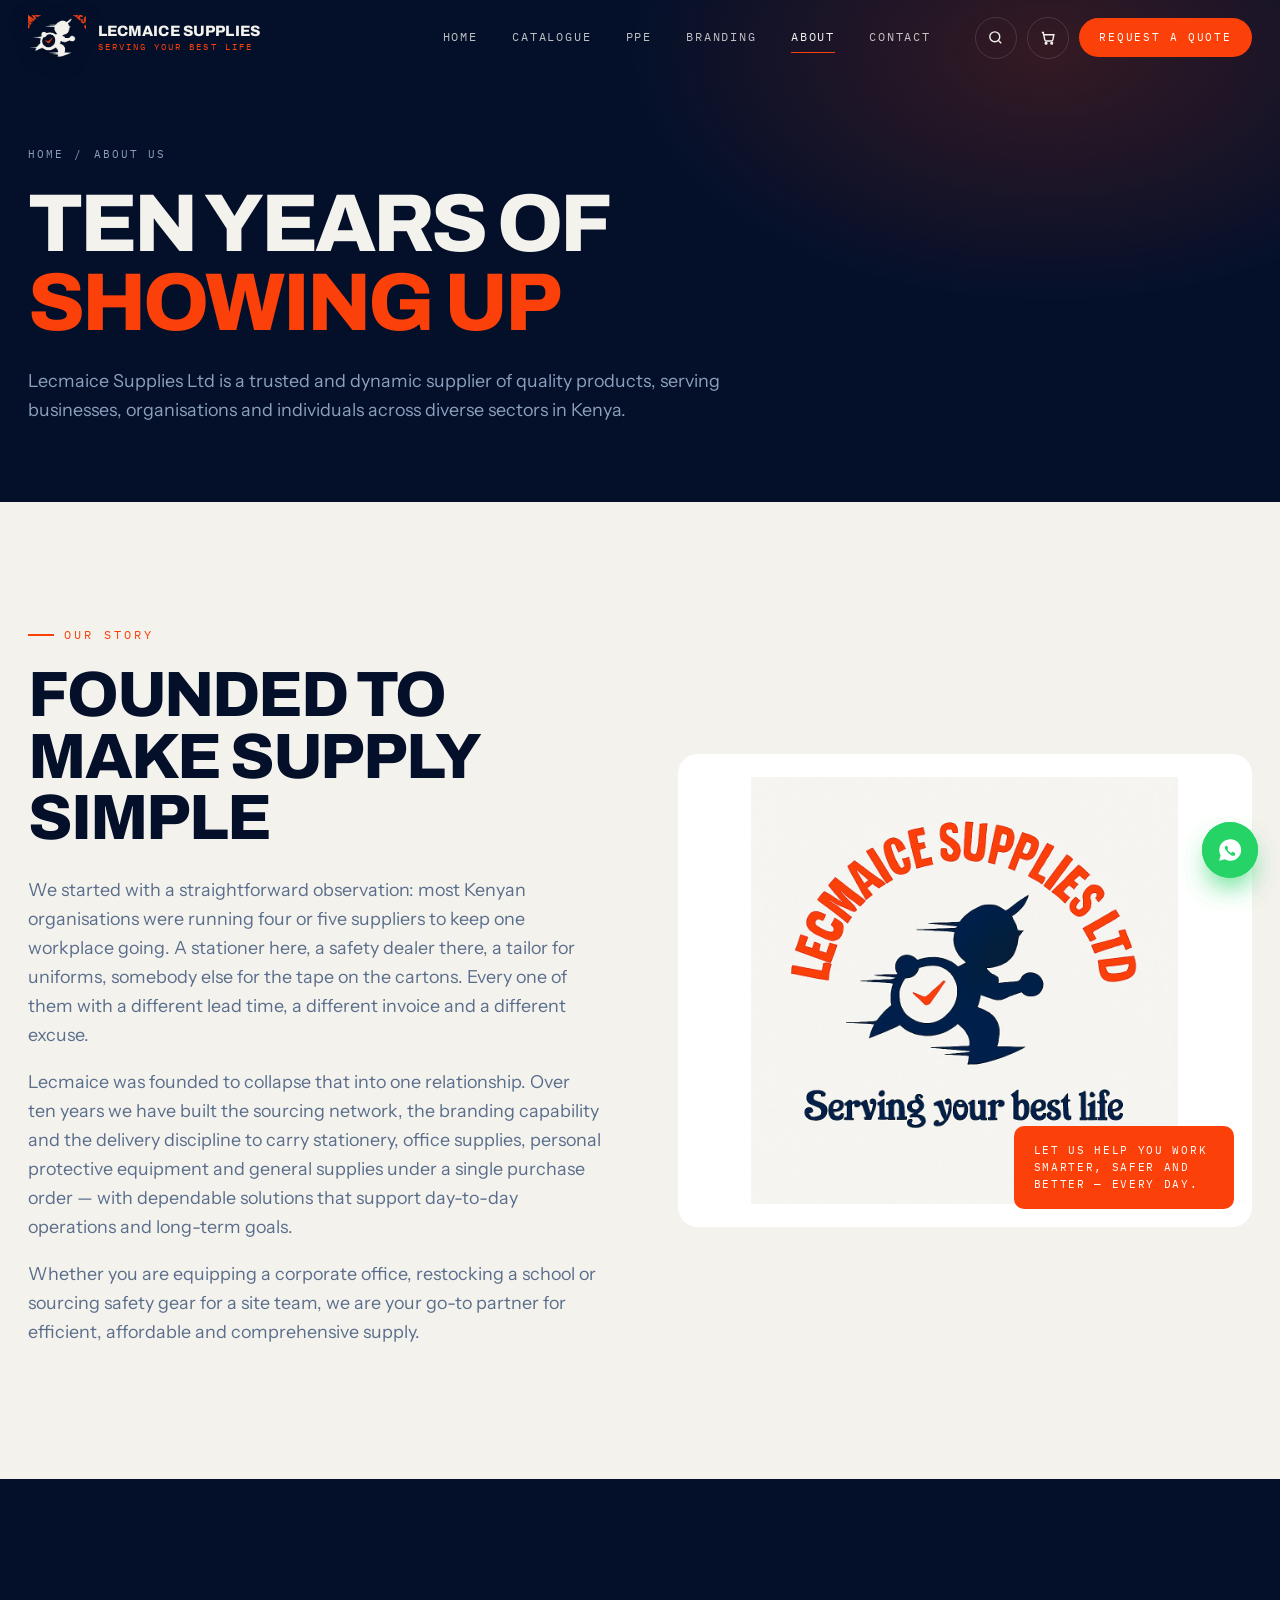
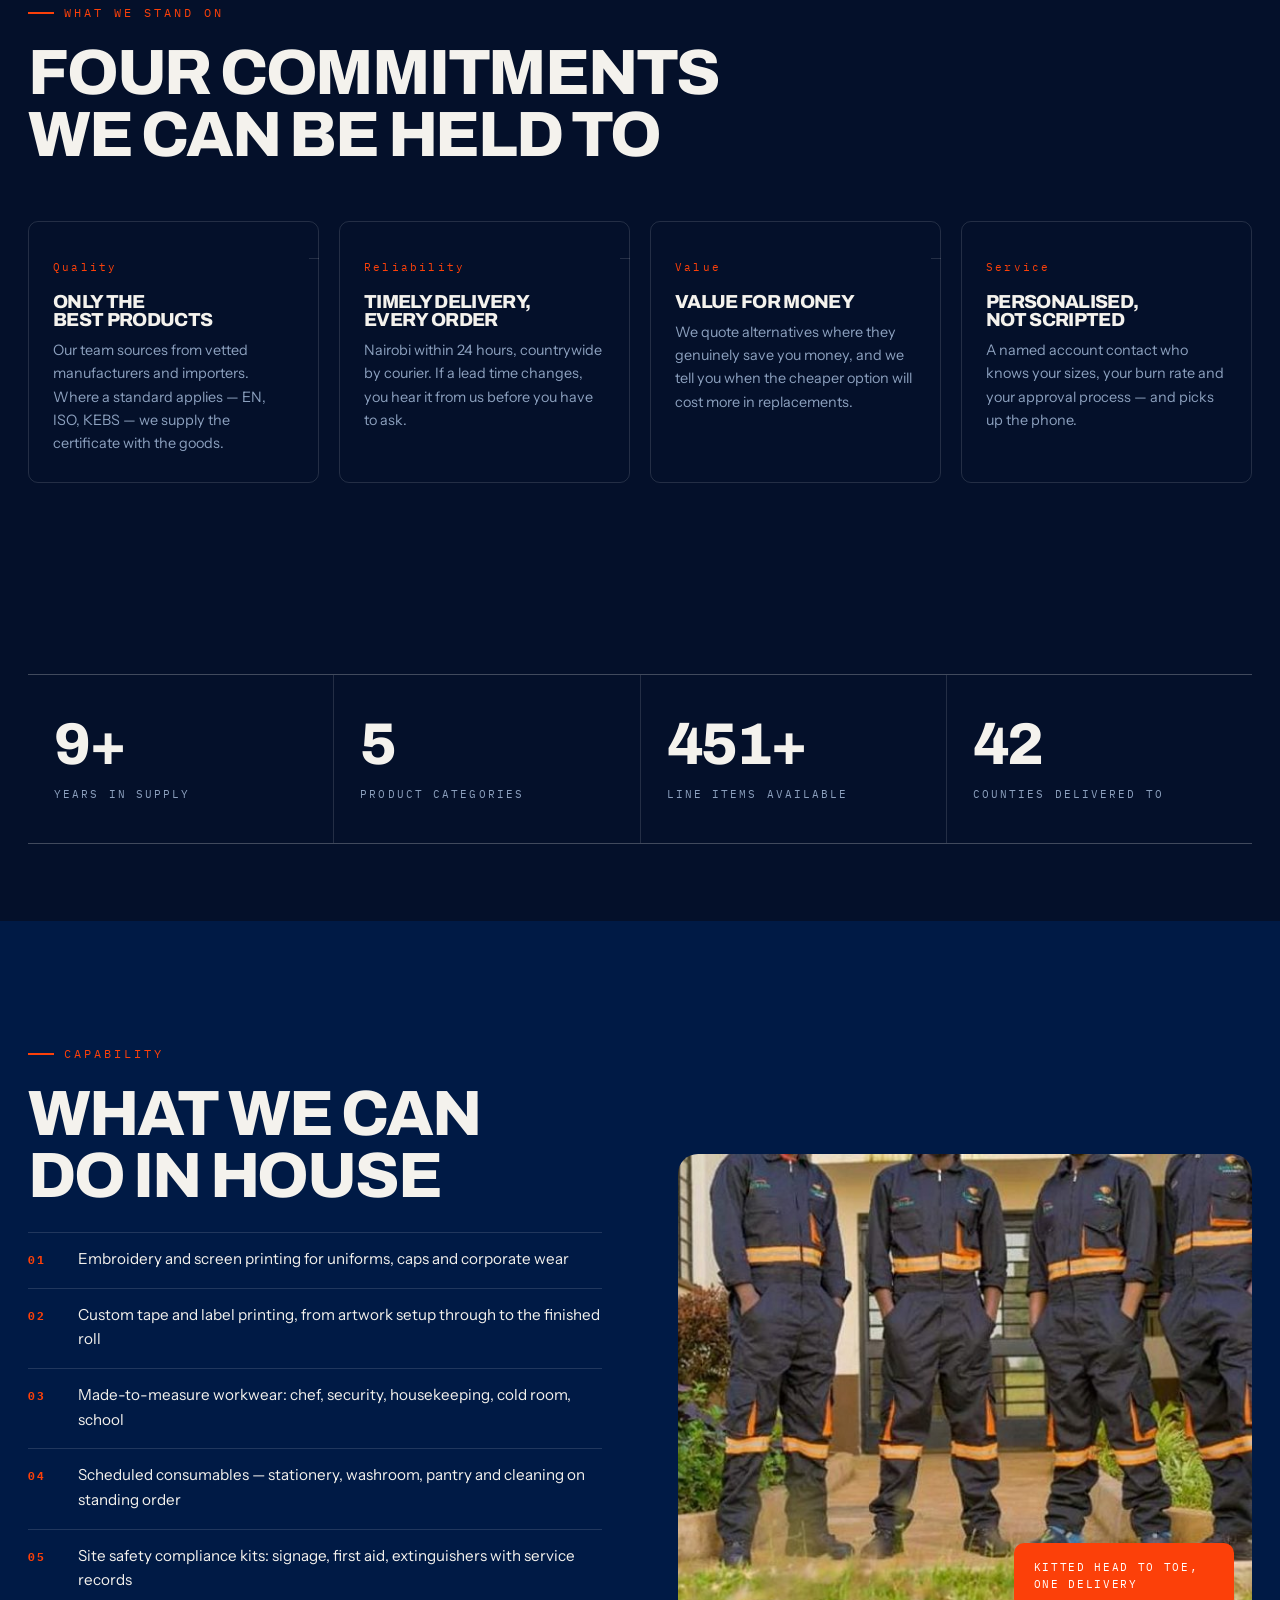
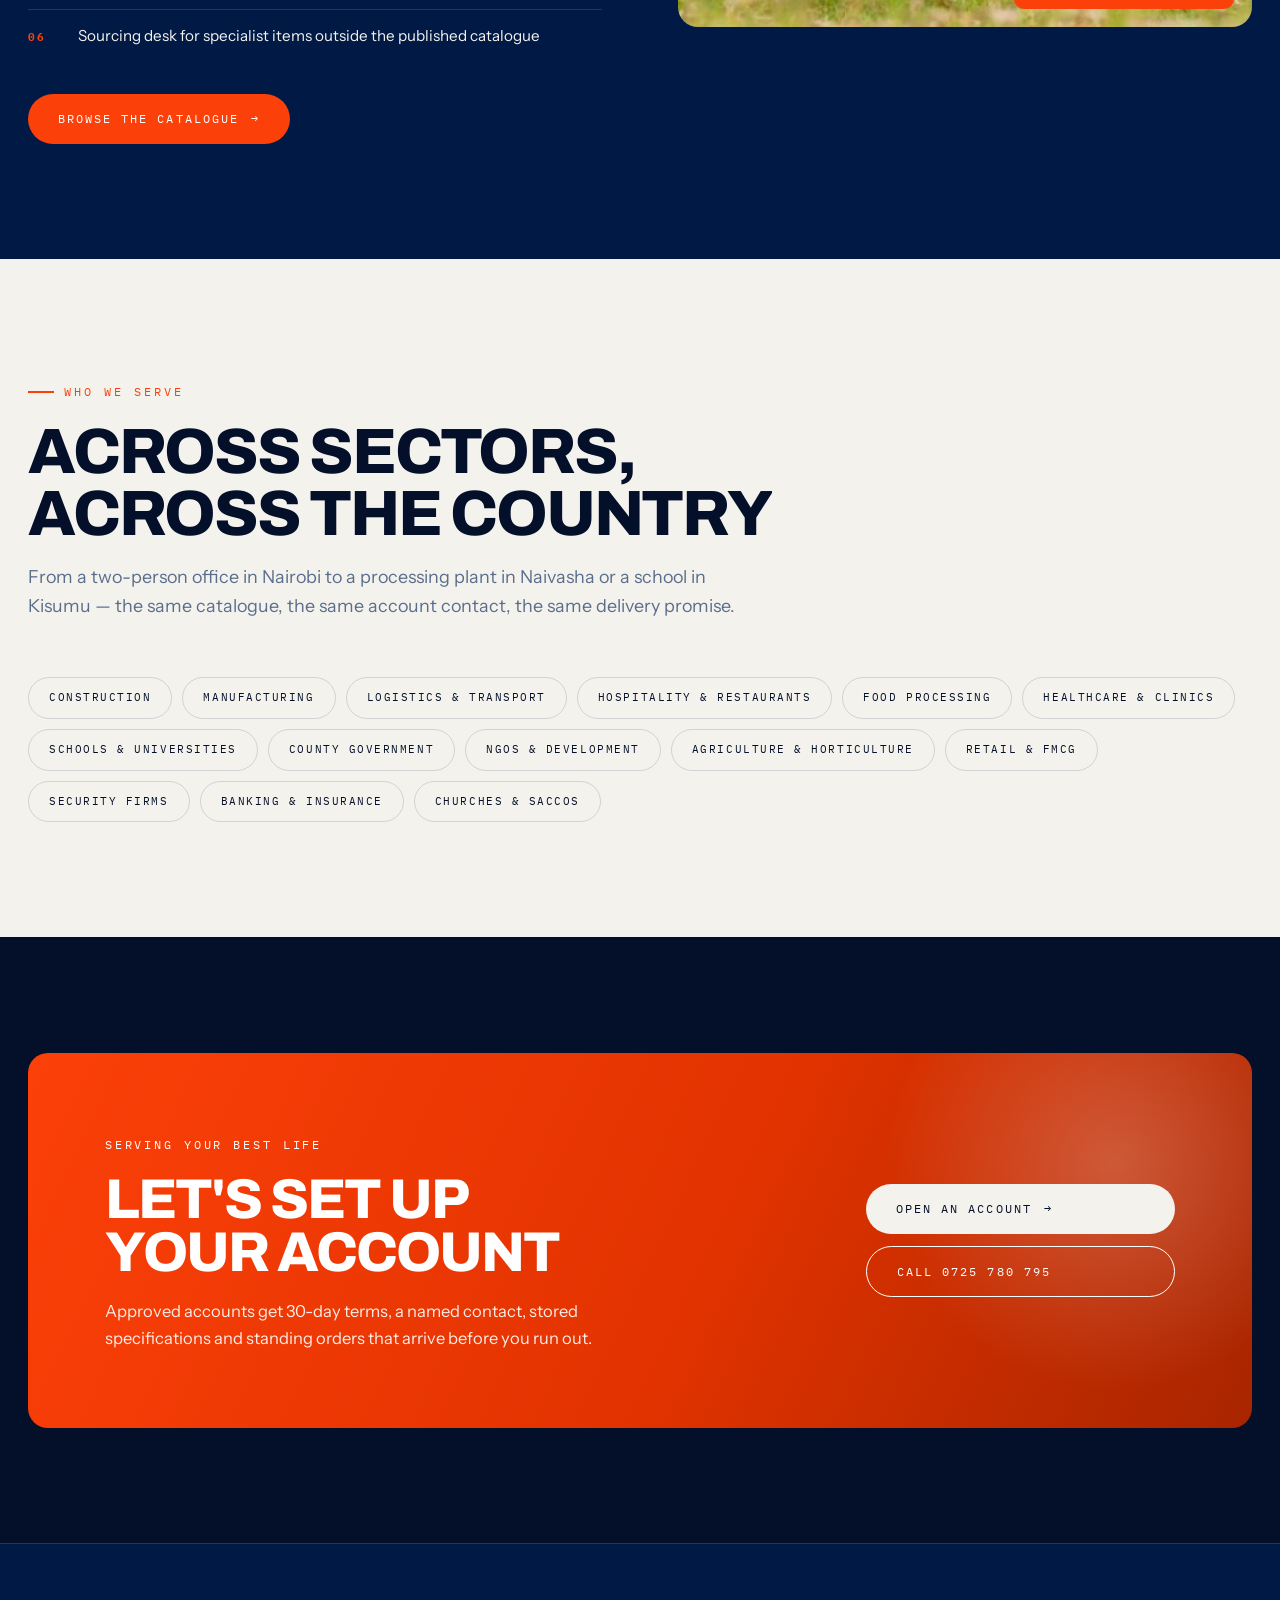
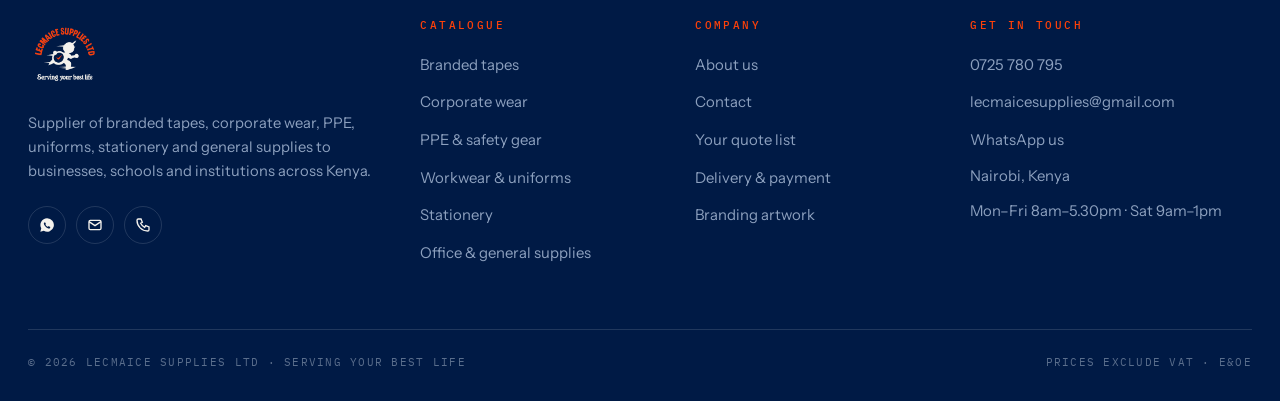
==== commit 8ae1ab8b: "Update phone numbers and WhatsApp links" ====
--- a/about.html
+++ b/about.html
@@ -218,7 +218,7 @@
       </div>
       <div class="cta-band__actions">
         <a class="btn btn--light" href="contact.html">Open an account <span class="arw">→</span></a>
-        <a class="btn btn--ghost" href="tel:+254725780795">Call 0725 780 795</a>
+        <a class="btn btn--ghost" href="tel:+254717169714">Call 0725 780 795</a>
       </div>
     </div>
   </div>
@@ -234,13 +234,13 @@
         <p>Supplier of branded tapes, corporate wear, PPE, uniforms, stationery and general supplies to
           businesses, schools and institutions across Kenya.</p>
         <div class="socials">
-          <a href="https://wa.me/254725780795" aria-label="WhatsApp" target="_blank" rel="noopener">
+          <a href="https://wa.me/254717169714" aria-label="WhatsApp" target="_blank" rel="noopener">
             <svg width="16" height="16" viewBox="0 0 24 24" fill="currentColor"><path d="M12 2a10 10 0 0 0-8.6 15L2 22l5.2-1.4A10 10 0 1 0 12 2Zm5.1 14.1c-.2.6-1.2 1.2-1.7 1.2-.5.1-1 .1-1.6-.1a13 13 0 0 1-5.6-4.9c-.4-.6-.9-1.5-.9-2.4 0-.9.5-1.3.7-1.5.2-.2.4-.3.6-.3h.4c.2 0 .3 0 .5.4l.7 1.7c.1.2 0 .4-.1.5l-.3.4c-.1.1-.3.3-.1.6.2.3.7 1.1 1.4 1.7.9.8 1.6 1 1.9 1.2.2.1.4 0 .5-.1l.6-.7c.2-.2.3-.2.5-.1l1.6.8c.2.1.4.2.4.3.1.2.1.6-.1 1.1Z"/></svg>
           </a>
           <a href="mailto:lecmaicesupplies@gmail.com" aria-label="Email">
             <svg width="16" height="16" viewBox="0 0 24 24" fill="none" stroke="currentColor" stroke-width="2"><rect x="3" y="5" width="18" height="14" rx="2"/><path d="m3 7 9 6 9-6"/></svg>
           </a>
-          <a href="tel:+254725780795" aria-label="Phone">
+          <a href="tel:+254717169714" aria-label="Phone">
             <svg width="16" height="16" viewBox="0 0 24 24" fill="none" stroke="currentColor" stroke-width="2"><path d="M5 3h4l2 5-2.5 1.5a12 12 0 0 0 6 6L16 13l5 2v4a2 2 0 0 1-2 2A16 16 0 0 1 3 5a2 2 0 0 1 2-2Z"/></svg>
           </a>
         </div>
@@ -269,9 +269,9 @@
       <div>
         <h5>Get in touch</h5>
         <ul>
-          <li><a href="tel:+254725780795">0725 780 795</a></li>
+          <li><a href="tel:+254717169714">0725 780 795</a></li>
           <li><a href="mailto:lecmaicesupplies@gmail.com">lecmaicesupplies@gmail.com</a></li>
-          <li><a href="https://wa.me/254725780795" target="_blank" rel="noopener">WhatsApp us</a></li>
+          <li><a href="https://wa.me/254717169714" target="_blank" rel="noopener">WhatsApp us</a></li>
           <li style="color:var(--steel);font-size:.93rem">Nairobi, Kenya</li>
           <li style="color:var(--steel);font-size:.93rem">Mon–Fri 8am–5.30pm · Sat 9am–1pm</li>
         </ul>
@@ -303,11 +303,11 @@
   </div>
 </aside>
 
-<a class="whatsapp-fab" href="https://wa.me/254725780795" target="_blank" rel="noopener" aria-label="Chat with us on WhatsApp">
+<a class="whatsapp-fab" href="https://wa.me/254717169714" target="_blank" rel="noopener" aria-label="Chat with us on WhatsApp">
   <svg width="26" height="26" viewBox="0 0 24 24" fill="currentColor"><path d="M12 2a10 10 0 0 0-8.6 15L2 22l5.2-1.4A10 10 0 1 0 12 2Zm5.1 14.1c-.2.6-1.2 1.2-1.7 1.2-.5.1-1 .1-1.6-.1a13 13 0 0 1-5.6-4.9c-.4-.6-.9-1.5-.9-2.4 0-.9.5-1.3.7-1.5.2-.2.4-.3.6-.3h.4c.2 0 .3 0 .5.4l.7 1.7c.1.2 0 .4-.1.5l-.3.4c-.1.1-.3.3-.1.6.2.3.7 1.1 1.4 1.7.9.8 1.6 1 1.9 1.2.2.1.4 0 .5-.1l.6-.7c.2-.2.3-.2.5-.1l1.6.8c.2.1.4.2.4.3.1.2.1.6-.1 1.1Z"/></svg>
 </a>
 
-<a class="whatsapp-fab" href="https://wa.me/254725780795" target="_blank" rel="noopener" aria-label="Chat with us on WhatsApp">
+<a class="whatsapp-fab" href="https://wa.me/254717169714" target="_blank" rel="noopener" aria-label="Chat with us on WhatsApp">
   <svg width="26" height="26" viewBox="0 0 24 24" fill="currentColor"><path d="M12 2a10 10 0 0 0-8.6 15L2 22l5.2-1.4A10 10 0 1 0 12 2Zm5.1 14.1c-.2.6-1.2 1.2-1.7 1.2-.5.1-1 .1-1.6-.1a13 13 0 0 1-5.6-4.9c-.4-.6-.9-1.5-.9-2.4 0-.9.5-1.3.7-1.5.2-.2.4-.3.6-.3h.4c.2 0 .3 0 .5.4l.7 1.7c.1.2 0 .4-.1.5l-.3.4c-.1.1-.3.3-.1.6.2.3.7 1.1 1.4 1.7.9.8 1.6 1 1.9 1.2.2.1.4 0 .5-.1l.6-.7c.2-.2.3-.2.5-.1l1.6.8c.2.1.4.2.4.3.1.2.1.6-.1 1.1Z"/></svg>
 </a>
 
